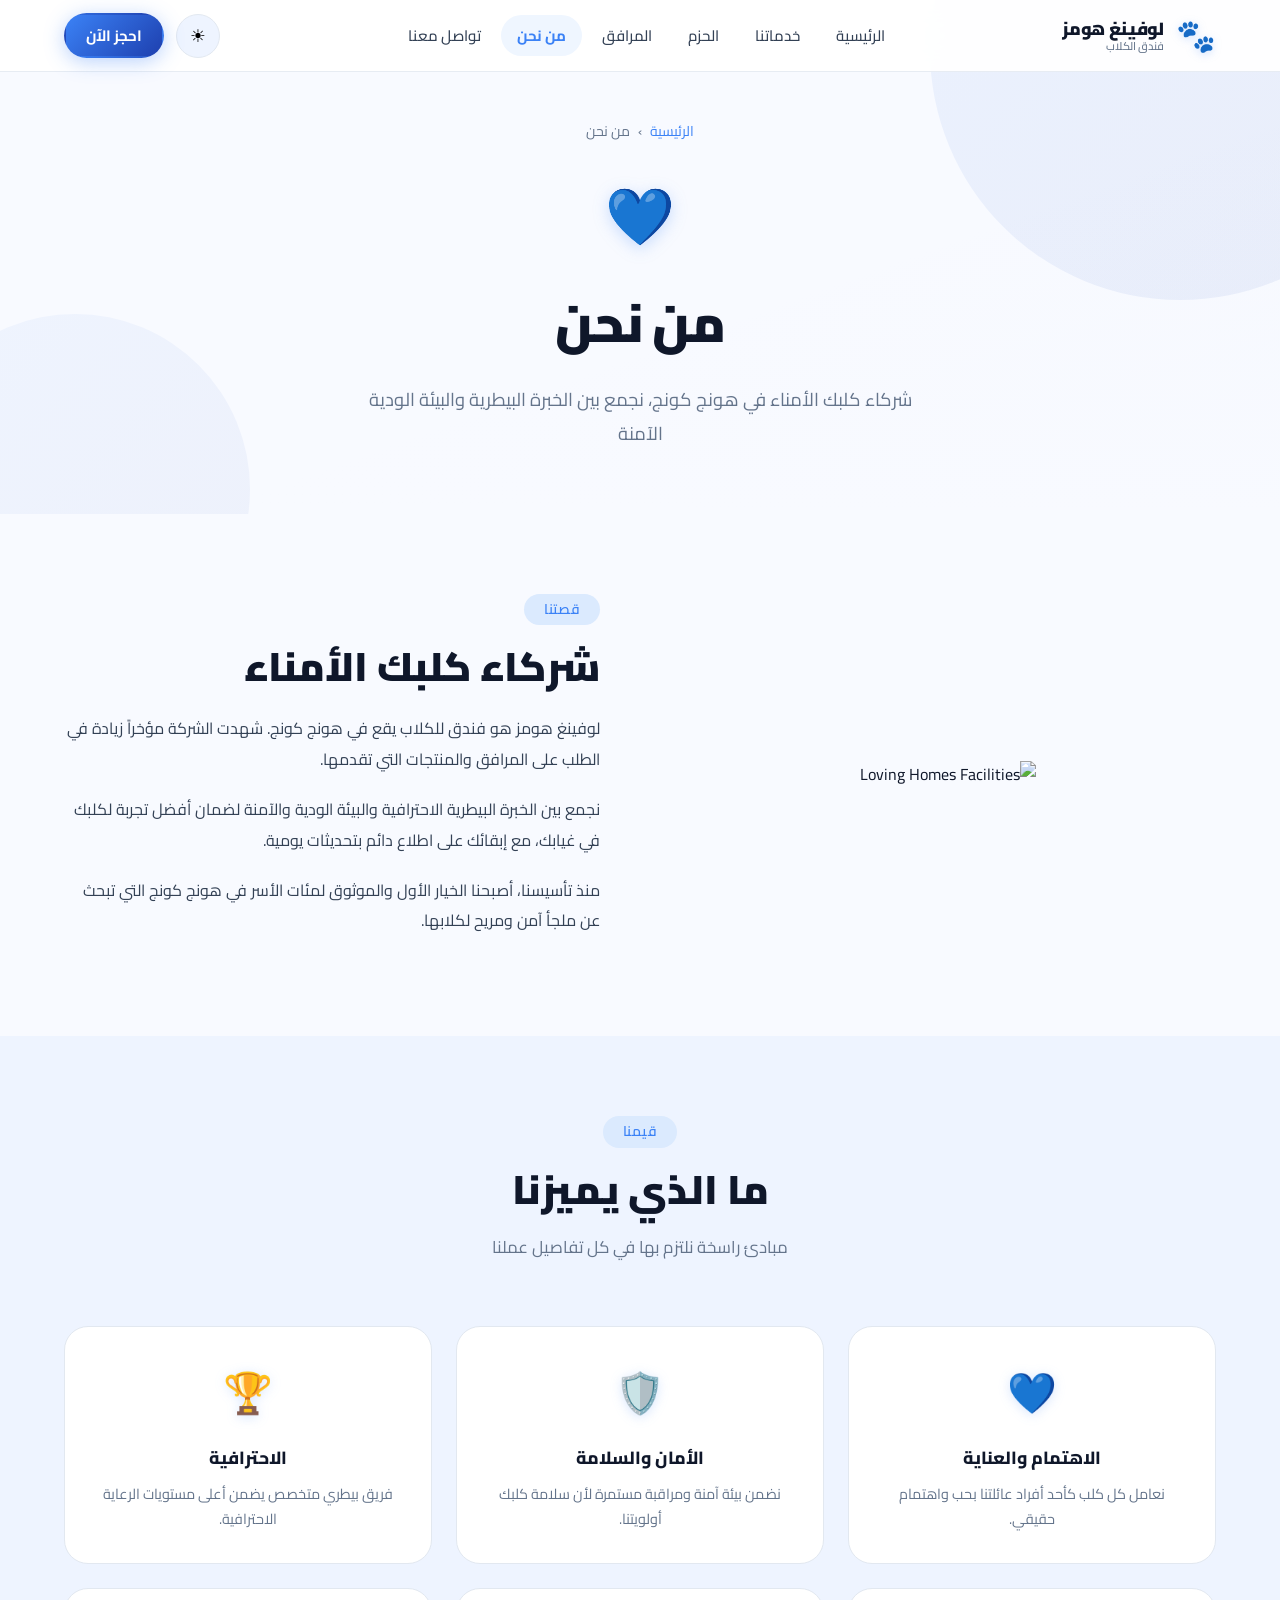
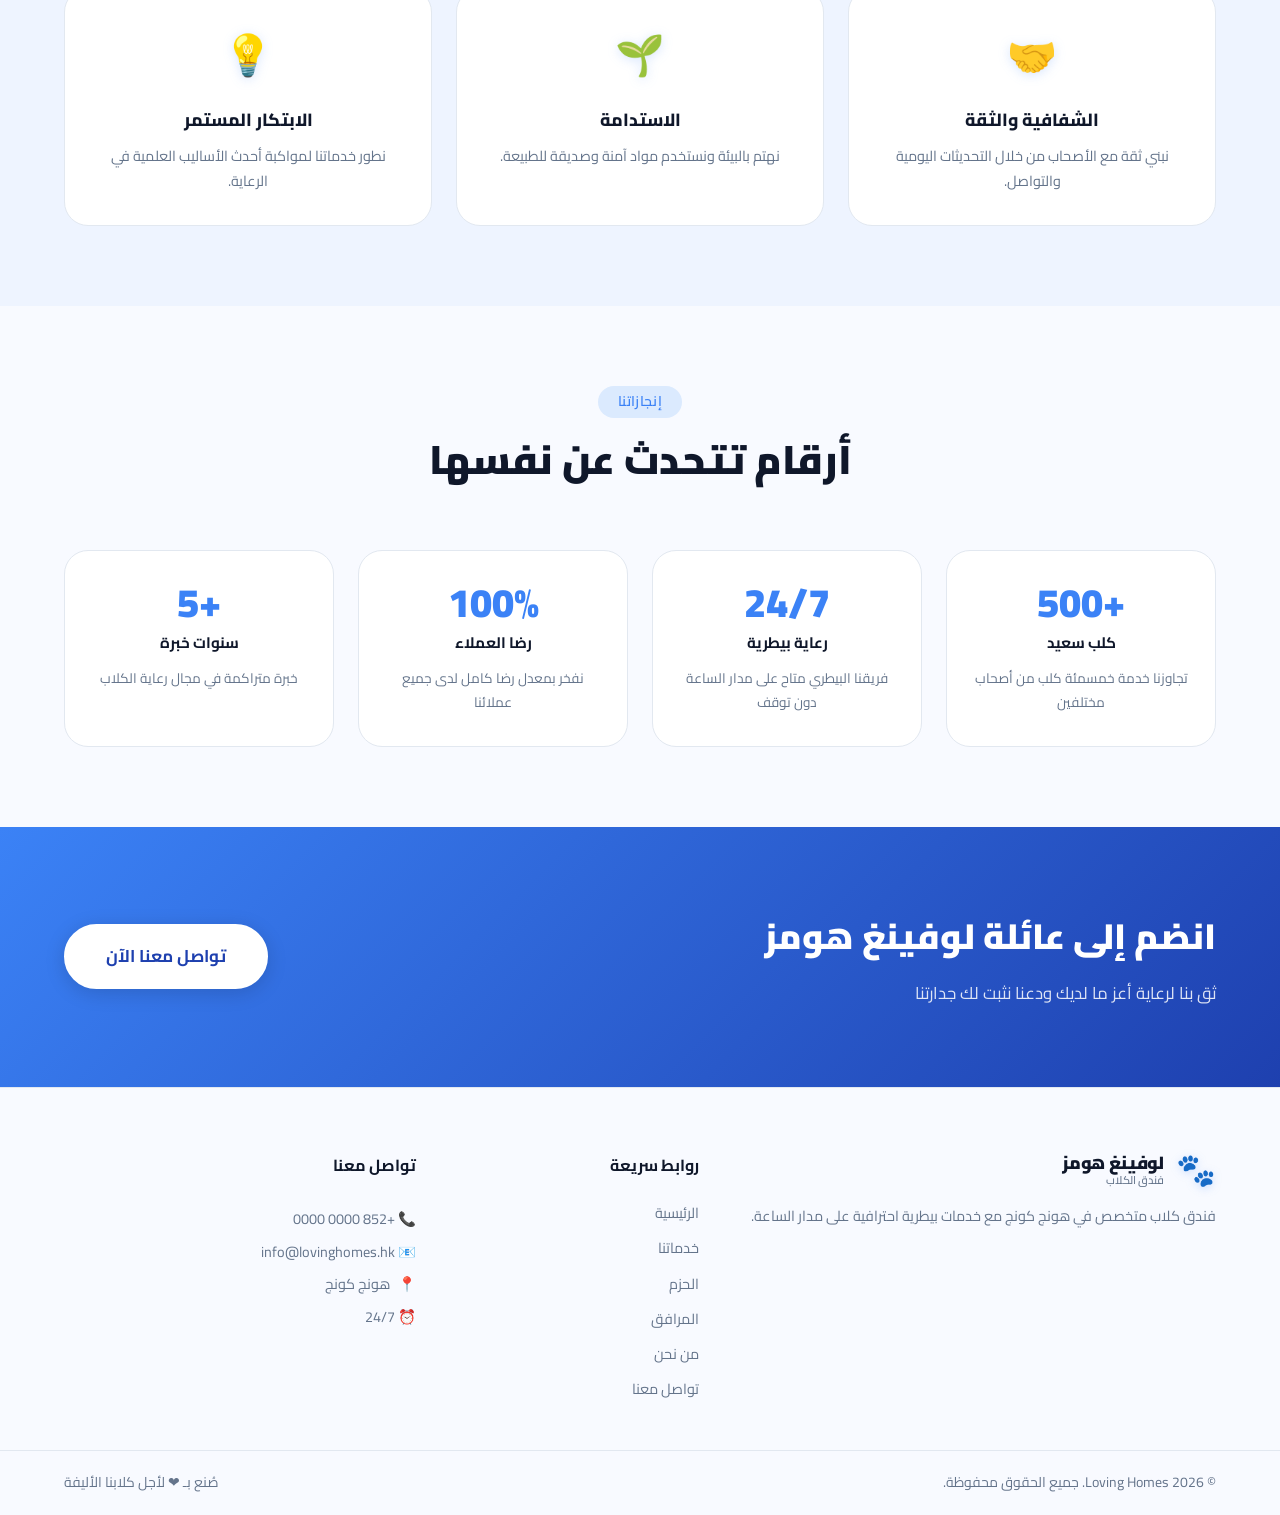
==== about.html @ 380bc54a "Add files via upload" ====
<!DOCTYPE html>
<html lang="ar" dir="rtl" data-theme="light">

<head>
    <meta charset="UTF-8" />
    <meta name="viewport" content="width=device-width, initial-scale=1.0" />
    <meta name="description"
        content="About Loving Homes - A specialist dog hotel in Hong Kong. Our story, values and achievements." />
    <title>Loving Homes | About Us</title>
    <link rel="preconnect" href="https://fonts.googleapis.com" />
    <link rel="preconnect" href="https://fonts.gstatic.com" crossorigin />
    <link href="https://fonts.googleapis.com/css2?family=Cairo:wght@300;400;500;600;700;800;900&display=swap"
        rel="stylesheet" />
    <link rel="stylesheet" href="style.css" />
</head>

<body>
    <a href="#main" class="skip-link">تخطي إلى المحتوى الرئيسي</a>

    <header class="navbar" id="navbar" role="banner">
        <div class="container nav-container">
            <a href="index.html" class="nav-logo" aria-label="Loving Homes">
                <span class="logo-icon" aria-hidden="true">🐾</span>
                <span class="logo-text">
                    <span class="logo-title" data-i18n="brandName">Loving Homes</span>
                    <span class="logo-tagline" data-i18n="brandTagline">Dog Hotel</span>
                </span>
            </a>
            <nav id="nav-menu" class="nav-links" role="navigation" aria-label="Main navigation">
                <a href="index.html" class="nav-link" data-page="index" data-i18n="navHome">الرئيسية</a>
                <a href="services.html" class="nav-link" data-page="services" data-i18n="navServices">خدماتنا</a>
                <a href="packages.html" class="nav-link" data-page="packages" data-i18n="navPackages">الحزم</a>
                <a href="facilities.html" class="nav-link" data-page="facilities" data-i18n="navFacilities">المرافق</a>
                <a href="about.html" class="nav-link" data-page="about" data-i18n="navAbout">من نحن</a>
                <a href="contact.html" class="nav-link" data-page="contact" data-i18n="navContact">تواصل معنا</a>
            </nav>
            <div class="nav-actions">
                <button class="lang-toggle" id="lang-toggle" data-current-lang="ar" aria-label="Switch to English">
                    <span class="lang-toggle-label"></span>
                </button>
                <button class="theme-toggle" id="theme-toggle" aria-label="تبديل المظهر">
                    <span class="theme-icon light-icon" aria-hidden="true">☀️</span>
                    <span class="theme-icon dark-icon" aria-hidden="true">🌙</span>
                </button>
                <a href="contact.html" class="btn btn-primary nav-cta" data-i18n="navBook">احجز الآن</a>
                <button class="hamburger" id="hamburger" aria-label="القائمة" aria-expanded="false"
                    aria-controls="nav-menu">
                    <span class="bar"></span><span class="bar"></span><span class="bar"></span>
                </button>
            </div>
        </div>
    </header>

    <main id="main">

        <!-- PAGE HERO -->
        <section class="page-hero about-hero" aria-labelledby="ph-title">
            <div class="page-hero-img" aria-hidden="true">
                <img src="images/grooming-spa.png" alt="" />
            </div>
            <div class="hero-img-overlay" aria-hidden="true"></div>
            <div class="page-hero-bg" aria-hidden="true">
                <div class="ph-blob ph-blob-1"></div>
                <div class="ph-blob ph-blob-2"></div>
            </div>
            <div class="container page-hero-inner">
                <nav class="breadcrumb" aria-label="Breadcrumb">
                    <a href="index.html" data-i18n="breadHome">الرئيسية</a>
                    <span aria-hidden="true">›</span>
                    <span aria-current="page" data-i18n="navAbout">من نحن</span>
                </nav>
                <div class="ph-badge" aria-hidden="true">💙</div>
                <h1 class="page-hero-title" id="ph-title" data-i18n="aboutHeroTitle">من نحن</h1>
                <p class="page-hero-desc" data-i18n="aboutHeroDesc">شركاء كلبك الأمناء في هونج كونج</p>
            </div>
        </section>

        <!-- STORY -->
        <section class="section" aria-labelledby="story-title">
            <div class="container about-story-grid">
                <div class="about-visual" aria-hidden="true">
                    <div class="about-image-card">
                        <img src="images/play-area.png" alt="Loving Homes Facilities" />
                    </div>
                </div>
                <div class="about-text-col">
                    <span class="section-badge" data-i18n="aboutStoryBadge">قصتنا</span>
                    <h2 class="section-title" id="story-title" data-i18n="aboutStoryTitle">شركاء كلبك الأمناء</h2>
                    <p class="about-para" data-i18n="aboutP1">لوفينغ هومز هو فندق للكلاب يقع في هونج كونج. شهدت الشركة
                        مؤخراً زيادة في الطلب على المرافق والمنتجات التي تقدمها.</p>
                    <p class="about-para" data-i18n="aboutP2">نجمع بين الخبرة البيطرية الاحترافية والبيئة الودية والآمنة
                        لضمان أفضل تجربة لكلبك في غيابك.</p>
                    <p class="about-para" data-i18n="aboutP3">منذ تأسيسنا، أصبحنا الخيار الأول والموثوق لمئات الأسر في
                        هونج كونج.</p>
                </div>
            </div>
        </section>

        <!-- VALUES -->
        <section class="section bg-alt" aria-labelledby="values-title">
            <div class="container">
                <div class="section-header">
                    <span class="section-badge" data-i18n="valuesBadge">قيمنا</span>
                    <h2 class="section-title" id="values-title" data-i18n="valuesTitle">ما الذي يميزنا</h2>
                    <p class="section-desc" data-i18n="valuesDesc">مبادئ راسخة نلتزم بها في كل تفاصيل عملنا</p>
                </div>
                <div class="values-grid">
                    <div class="value-card" tabindex="0">
                        <div class="value-icon">💙</div>
                        <h3 data-i18n="v1Title">الاهتمام والعناية</h3>
                        <p data-i18n="v1Desc">نعامل كل كلب كأحد أفراد عائلتنا.</p>
                    </div>
                    <div class="value-card" tabindex="0">
                        <div class="value-icon">🛡️</div>
                        <h3 data-i18n="v2Title">الأمان والسلامة</h3>
                        <p data-i18n="v2Desc">نضمن بيئة آمنة ومراقبة مستمرة.</p>
                    </div>
                    <div class="value-card" tabindex="0">
                        <div class="value-icon">🏆</div>
                        <h3 data-i18n="v3Title">الاحترافية</h3>
                        <p data-i18n="v3Desc">فريق بيطري متخصص يضمن أعلى مستويات الرعاية.</p>
                    </div>
                    <div class="value-card" tabindex="0">
                        <div class="value-icon">🤝</div>
                        <h3 data-i18n="v4Title">الشفافية والثقة</h3>
                        <p data-i18n="v4Desc">نبني ثقة من خلال التحديثات اليومية والتواصل.</p>
                    </div>
                    <div class="value-card" tabindex="0">
                        <div class="value-icon">🌱</div>
                        <h3 data-i18n="v5Title">الاستدامة</h3>
                        <p data-i18n="v5Desc">نهتم بالبيئة ونستخدم مواد آمنة وصديقة للطبيعة.</p>
                    </div>
                    <div class="value-card" tabindex="0">
                        <div class="value-icon">💡</div>
                        <h3 data-i18n="v6Title">الابتكار المستمر</h3>
                        <p data-i18n="v6Desc">نطور خدماتنا لمواكبة أحدث الأساليب العلمية.</p>
                    </div>
                </div>
            </div>
        </section>

        <!-- ACHIEVEMENTS -->
        <section class="section" aria-labelledby="ach-title">
            <div class="container">
                <div class="section-header">
                    <span class="section-badge" data-i18n="achBadge">إنجازاتنا</span>
                    <h2 class="section-title" id="ach-title" data-i18n="achTitle">أرقام تتحدث عن نفسها</h2>
                </div>
                <div class="achievements-grid">
                    <div class="achievement-card" tabindex="0"><span class="ach-num"
                            data-i18n="ach1Num">+500</span><span class="ach-lbl" data-i18n="ach1Lbl">كلب سعيد</span>
                        <p data-i18n="ach1Desc">تجاوزنا خدمة خمسمئة كلب</p>
                    </div>
                    <div class="achievement-card" tabindex="0"><span class="ach-num"
                            data-i18n="ach2Num">24/7</span><span class="ach-lbl" data-i18n="ach2Lbl">رعاية بيطرية</span>
                        <p data-i18n="ach2Desc">فريقنا البيطري متاح دون توقف</p>
                    </div>
                    <div class="achievement-card" tabindex="0"><span class="ach-num"
                            data-i18n="ach3Num">100%</span><span class="ach-lbl" data-i18n="ach3Lbl">رضا العملاء</span>
                        <p data-i18n="ach3Desc">معدل رضا كامل لدى جميع عملائنا</p>
                    </div>
                    <div class="achievement-card" tabindex="0"><span class="ach-num" data-i18n="ach4Num">+5</span><span
                            class="ach-lbl" data-i18n="ach4Lbl">سنوات خبرة</span>
                        <p data-i18n="ach4Desc">خبرة متراكمة في رعاية الكلاب</p>
                    </div>
                </div>
            </div>
        </section>

        <!-- CTA -->
        <section class="cta-band" aria-labelledby="cta-a-title">
            <div class="container cta-inner">
                <div class="cta-text">
                    <h2 id="cta-a-title" data-i18n="aboutCta1Title">انضم إلى عائلة لوفينغ هومز</h2>
                    <p data-i18n="aboutCta1Desc">ثق بنا لرعاية أعز ما لديك</p>
                </div>
                <a href="contact.html" class="btn btn-white btn-lg" data-i18n="aboutCta1Btn">تواصل معنا الآن</a>
            </div>
        </section>

    </main>

    <footer class="footer" role="contentinfo">
        <div class="container footer-grid">
            <div class="footer-brand">
                <a href="index.html" class="nav-logo">
                    <span class="logo-icon" aria-hidden="true">🐾</span>
                    <span class="logo-text">
                        <span class="logo-title" data-i18n="brandName">Loving Homes</span>
                        <span class="logo-tagline" data-i18n="brandTagline">Dog Hotel</span>
                    </span>
                </a>
                <p data-i18n="footerDesc">فندق كلاب متخصص في هونج كونج.</p>
            </div>
            <nav aria-label="Quick links">
                <h4 data-i18n="footerQuickLinks">روابط سريعة</h4>
                <ul>
                    <li><a href="index.html" data-i18n="navHome">الرئيسية</a></li>
                    <li><a href="services.html" data-i18n="navServices">خدماتنا</a></li>
                    <li><a href="packages.html" data-i18n="navPackages">الحزم</a></li>
                    <li><a href="facilities.html" data-i18n="navFacilities">المرافق</a></li>
                    <li><a href="about.html" data-i18n="navAbout">من نحن</a></li>
                    <li><a href="contact.html" data-i18n="navContact">تواصل معنا</a></li>
                </ul>
            </nav>
            <div class="footer-contact-col">
                <h4 data-i18n="footerContact">تواصل معنا</h4>
                <a href="tel:+85200000000">📞 +852 0000 0000</a>
                <a href="mailto:info@lovinghomes.hk">📧 info@lovinghomes.hk</a>
                <span>📍 <span data-i18n="infoLocationVal">هونج كونج</span></span>
                <span>⏰ 24/7</span>
            </div>
        </div>
        <div class="footer-bottom">
            <div class="container footer-bottom-row">
                <p>© <span class="current-year"></span> Loving Homes. <span data-i18n="footerRights">جميع الحقوق
                        محفوظة.</span></p>
                <p data-i18n="footerMadeWith">صُنع بـ ❤️ لأجل كلابنا الأليفة</p>
            </div>
        </div>
    </footer>

    <button class="back-to-top" id="back-to-top" aria-label="Back to top">↑</button>
    <script src="translations.js"></script>
    <script src="script.js"></script>
</body>

</html>
---- style.css ----
/* ============================================================
   بوابة الأليفة | style.css
   Multi-page, RTL, Light/Dark Mode, Fully Responsive
   Colors: White #FFFFFF | Black #0F172A | Blue #3B82F6-#1E40AF
   ============================================================ */

/* ===== CSS TOKENS ===== */
:root {
    --bg: #F8FAFF;
    --bg-alt: #EEF4FF;
    --bg-card: #FFFFFF;
    --bg-card-h: #F0F6FF;

    --text: #0F172A;
    --text-2: #334155;
    --text-muted: #64748B;
    --text-inv: #FFFFFF;

    --blue-50: #EFF6FF;
    --blue-100: #DBEAFE;
    --blue-200: #BFDBFE;
    --blue-300: #93C5FD;
    --blue-400: #60A5FA;
    --blue-500: #3B82F6;
    --blue-600: #2563EB;
    --blue-700: #1D4ED8;
    --blue-800: #1E40AF;
    --blue-900: #1E3A8A;

    --primary: #3B82F6;
    --primary-d: #2563EB;
    --primary-l: #DBEAFE;
    --grad: linear-gradient(135deg, #3B82F6 0%, #1E40AF 100%);

    --border: #E2E8F0;
    --border-f: #3B82F6;
    --shadow-s: 0 1px 4px rgba(59, 130, 246, .08);
    --shadow-m: 0 4px 20px rgba(59, 130, 246, .12);
    --shadow-l: 0 8px 36px rgba(59, 130, 246, .18);
    --shadow-b: 0 4px 20px rgba(59, 130, 246, .35);

    --r-sm: .375rem;
    --r-md: .625rem;
    --r-lg: 1rem;
    --r-xl: 1.5rem;
    --r-2xl: 2rem;
    --r-full: 9999px;

    --t-fast: 150ms ease;
    --t-mid: 250ms ease;
    --t-slow: 400ms ease;

    --nav-h: 72px;
    --nav-bg: rgba(255, 255, 255, .92);
    --nav-bdr: rgba(226, 232, 240, .8);
    --bg-rgb: 248, 250, 255;

    --font: 'Cairo', system-ui, sans-serif;
}

[data-theme="dark"] {
    --bg: #0A1020;
    --bg-alt: #111827;
    --bg-card: #192030;
    --bg-card-h: #1E2B42;
    --bg-rgb: 10, 16, 32;

    --text: #F1F5F9;
    --text-2: #CBD5E1;
    --text-muted: #94A3B8;
    --text-inv: #0F172A;

    --primary: #60A5FA;
    --primary-d: #3B82F6;
    --primary-l: rgba(96, 165, 250, .12);
    --grad: linear-gradient(135deg, #60A5FA 0%, #3B82F6 100%);

    --border: #2A3548;
    --border-f: #60A5FA;
    --shadow-s: 0 1px 4px rgba(0, 0, 0, .3);
    --shadow-m: 0 4px 20px rgba(0, 0, 0, .3);
    --shadow-l: 0 8px 36px rgba(0, 0, 0, .4);
    --shadow-b: 0 4px 20px rgba(96, 165, 250, .25);

    --nav-bg: rgba(10, 16, 32, .92);
    --nav-bdr: rgba(42, 53, 72, .8);
}

/* ===== RESET ===== */
*,
*::before,
*::after {
    box-sizing: border-box;
    margin: 0;
    padding: 0
}

html {
    scroll-behavior: smooth;
    font-size: 16px;
    -webkit-text-size-adjust: 100%
}

body {
    font-family: var(--font);
    background: var(--bg);
    color: var(--text);
    line-height: 1.7;
    transition: background var(--t-slow), color var(--t-slow);
    overflow-x: hidden;
    direction: rtl
}

img {
    max-width: 100%;
    display: block
}

a {
    color: inherit;
    text-decoration: none
}

ul {
    list-style: none
}

button {
    cursor: pointer;
    font-family: inherit;
    border: none;
    background: none
}

details summary {
    cursor: pointer;
    list-style: none
}

details summary::-webkit-details-marker {
    display: none
}

/* ===== ACCESSIBILITY ===== */
.skip-link {
    position: absolute;
    top: -100px;
    right: 0;
    background: var(--primary);
    color: #fff;
    padding: .6rem 1.5rem;
    border-radius: 0 0 var(--r-md) var(--r-md);
    font-weight: 700;
    z-index: 9999;
    transition: top var(--t-fast)
}

.skip-link:focus {
    top: 0;
    outline: 3px solid var(--blue-300);
    outline-offset: 2px
}

:focus-visible {
    outline: 3px solid var(--border-f);
    outline-offset: 3px;
    border-radius: var(--r-sm)
}

.sr-only {
    position: absolute;
    width: 1px;
    height: 1px;
    padding: 0;
    margin: -1px;
    overflow: hidden;
    clip: rect(0, 0, 0, 0);
    white-space: nowrap;
    border: 0
}

/* ===== LAYOUT ===== */
.container {
    max-width: 1200px;
    margin: 0 auto;
    padding: 0 1.5rem
}

.section {
    padding: 5rem 0
}

.bg-alt {
    background: var(--bg-alt)
}

/* SECTION HEADER */
.section-header {
    text-align: center;
    margin-bottom: 4rem
}

.section-badge {
    display: inline-block;
    background: var(--primary-l);
    color: var(--primary);
    padding: .25rem 1.25rem;
    border-radius: var(--r-full);
    font-size: .875rem;
    font-weight: 600;
    letter-spacing: .025em;
    margin-bottom: 1rem
}

[data-theme="dark"] .section-badge {
    background: rgba(96, 165, 250, .15)
}

.section-title {
    font-size: clamp(1.75rem, 4vw, 2.5rem);
    font-weight: 900;
    color: var(--text);
    line-height: 1.3;
    margin-bottom: 1rem
}

.section-desc {
    font-size: 1.05rem;
    color: var(--text-muted);
    max-width: 600px;
    margin: 0 auto;
    line-height: 1.8
}

/* ===== BUTTONS ===== */
.btn {
    display: inline-flex;
    align-items: center;
    justify-content: center;
    gap: .5rem;
    padding: .75rem 2rem;
    border-radius: var(--r-full);
    font-family: var(--font);
    font-size: 1rem;
    font-weight: 700;
    transition: all var(--t-mid);
    cursor: pointer;
    white-space: nowrap;
    position: relative;
    overflow: hidden;
    border: 2px solid transparent
}

.btn::before {
    content: '';
    position: absolute;
    inset: 0;
    background: #fff;
    opacity: 0;
    transition: opacity var(--t-fast)
}

.btn:hover::before {
    opacity: .1
}

.btn-lg {
    padding: 1rem 2.5rem;
    font-size: 1.0625rem
}

.btn-full {
    width: 100%;
    justify-content: center
}

.btn-primary {
    background: var(--grad);
    color: #fff;
    border-color: transparent;
    box-shadow: var(--shadow-b)
}

.btn-primary:hover {
    transform: translateY(-2px);
    box-shadow: 0 6px 28px rgba(59, 130, 246, .5)
}

.btn-primary:active {
    transform: translateY(0)
}

.btn-outline {
    background: transparent;
    color: var(--primary);
    border-color: var(--primary)
}

.btn-outline:hover {
    background: var(--primary);
    color: #fff;
    transform: translateY(-2px)
}

.btn-white {
    background: #fff;
    color: var(--blue-800);
    border-color: #fff;
    box-shadow: 0 4px 20px rgba(0, 0, 0, .15)
}

.btn-white:hover {
    background: var(--blue-50);
    transform: translateY(-2px);
    box-shadow: 0 6px 28px rgba(0, 0, 0, .2)
}

.btn-outline-white {
    background: transparent;
    color: #fff;
    border-color: rgba(255, 255, 255, .7)
}

.btn-outline-white:hover {
    background: rgba(255, 255, 255, .15);
    transform: translateY(-2px)
}

/* ===== NAVBAR ===== */
.navbar {
    position: fixed;
    top: 0;
    left: 0;
    right: 0;
    height: var(--nav-h);
    background: var(--nav-bg);
    backdrop-filter: blur(20px);
    -webkit-backdrop-filter: blur(20px);
    border-bottom: 1px solid var(--nav-bdr);
    z-index: 1000;
    transition: all var(--t-mid)
}

.navbar.scrolled {
    box-shadow: var(--shadow-m)
}

.nav-container {
    height: 100%;
    display: flex;
    align-items: center;
    justify-content: space-between;
    gap: 1rem
}

.nav-logo {
    display: flex;
    align-items: center;
    gap: .75rem;
    flex-shrink: 0
}

.logo-icon {
    font-size: 2rem;
    line-height: 1;
    filter: drop-shadow(0 2px 4px rgba(59, 130, 246, .25))
}

.logo-text {
    display: flex;
    flex-direction: column;
    line-height: 1.2
}

.logo-title {
    font-size: 1.1rem;
    font-weight: 900;
    color: var(--text);
    letter-spacing: -.01em
}

.logo-tagline {
    font-size: .7rem;
    color: var(--text-muted);
    font-weight: 500
}

.nav-links {
    display: flex;
    align-items: center;
    gap: .25rem
}

.nav-link {
    padding: .5rem 1rem;
    border-radius: var(--r-full);
    font-size: .9375rem;
    font-weight: 500;
    color: var(--text-2);
    transition: all var(--t-fast)
}

.nav-link:hover,
.nav-link.active {
    color: var(--primary);
    background: var(--blue-50)
}

[data-theme="dark"] .nav-link:hover,
[data-theme="dark"] .nav-link.active {
    background: rgba(96, 165, 250, .1)
}

.nav-link.active {
    font-weight: 700
}

.nav-actions {
    display: flex;
    align-items: center;
    gap: .75rem
}

.nav-cta {
    font-size: .9375rem;
    padding: .5rem 1.25rem
}

/* Theme Toggle */
.theme-toggle {
    width: 44px;
    height: 44px;
    border-radius: var(--r-full);
    background: var(--bg-alt);
    border: 1px solid var(--border);
    display: flex;
    align-items: center;
    justify-content: center;
    transition: all var(--t-mid);
    position: relative;
    overflow: hidden
}

.theme-toggle:hover {
    background: var(--primary-l);
    border-color: var(--primary);
    transform: rotate(15deg) scale(1.05)
}

.theme-icon {
    font-size: 1.1rem;
    position: absolute;
    transition: all var(--t-mid)
}

.dark-icon {
    opacity: 0;
    transform: rotate(-90deg) scale(.5)
}

.light-icon {
    opacity: 1;
    transform: rotate(0) scale(1)
}

[data-theme="dark"] .dark-icon {
    opacity: 1;
    transform: rotate(0) scale(1)
}

[data-theme="dark"] .light-icon {
    opacity: 0;
    transform: rotate(90deg) scale(.5)
}

/* Hamburger */
.hamburger {
    display: none;
    flex-direction: column;
    gap: 5px;
    width: 40px;
    height: 40px;
    align-items: center;
    justify-content: center;
    border-radius: var(--r-md);
    transition: background var(--t-fast)
}

.hamburger:hover {
    background: var(--bg-alt)
}

.bar {
    width: 24px;
    height: 2.5px;
    background: var(--text);
    border-radius: var(--r-full);
    display: block;
    transition: all var(--t-mid)
}

.hamburger.open .bar:nth-child(1) {
    transform: translateY(7.5px) rotate(45deg)
}

.hamburger.open .bar:nth-child(2) {
    opacity: 0;
    transform: scaleX(0)
}

.hamburger.open .bar:nth-child(3) {
    transform: translateY(-7.5px) rotate(-45deg)
}

/* ===== HERO (HOME) ===== */
.hero {
    min-height: 100vh;
    padding-top: var(--nav-h);
    display: flex;
    flex-direction: column;
    align-items: center;
    justify-content: center;
    position: relative;
    overflow: hidden;
    background: var(--bg);
}

.hero-img-bg {
    position: absolute;
    inset: 0;
    z-index: -1;
    overflow: hidden;
}

.hero-img-bg img {
    width: 100%;
    height: 100%;
    object-fit: cover;
    opacity: 0.3;
    transition: transform 1.5s ease-out;
}

.hero:hover .hero-img-bg img {
    transform: scale(1.05);
}

[data-theme="dark"] .hero-img-bg img {
    opacity: 0.2;
}

.hero-img-overlay {
    position: absolute;
    inset: 0;
    background: linear-gradient(to bottom, rgba(var(--bg-rgb), 0.5), var(--bg));
    z-index: 0;
}

.hero-bg {
    position: absolute;
    inset: 0;
    pointer-events: none
}

.blob {
    position: absolute;
    border-radius: var(--r-full);
    background: var(--grad);
    opacity: .06;
    animation: floatBlob 9s ease-in-out infinite
}

[data-theme="dark"] .blob {
    opacity: .04
}

.blob-1 {
    width: 600px;
    height: 600px;
    top: -200px;
    left: -150px;
    animation-delay: 0s
}

.blob-2 {
    width: 400px;
    height: 400px;
    bottom: -100px;
    right: -100px;
    animation-delay: 4s;
    opacity: .08
}

.paw-float {
    position: absolute;
    font-size: 2rem;
    opacity: .07;
    animation: floatPaw 7s ease-in-out infinite
}

.pf-1 {
    top: 18%;
    right: 12%;
    animation-delay: 0s;
    font-size: 2.5rem
}

.pf-2 {
    top: 55%;
    left: 8%;
    animation-delay: 2.5s;
    font-size: 1.8rem
}

.pf-3 {
    bottom: 18%;
    right: 28%;
    animation-delay: 5s
}

@keyframes floatBlob {

    0%,
    100% {
        transform: translate(0, 0) scale(1)
    }

    50% {
        transform: translate(20px, -20px) scale(1.05)
    }
}

@keyframes floatPaw {

    0%,
    100% {
        transform: translateY(0) rotate(0)
    }

    50% {
        transform: translateY(-18px) rotate(12deg)
    }
}

.hero-inner {
    position: relative;
    z-index: 1;
    text-align: center;
    padding: 4rem 1.5rem;
    max-width: 860px
}

.hero-badge {
    display: inline-flex;
    align-items: center;
    gap: .5rem;
    background: var(--bg-card);
    border: 1px solid var(--border);
    padding: .5rem 1.25rem;
    border-radius: var(--r-full);
    font-size: .875rem;
    font-weight: 500;
    color: var(--text-2);
    margin-bottom: 1.5rem;
    box-shadow: var(--shadow-s);
    animation: slideDown .6s ease both
}

.hero-title {
    font-size: clamp(2.25rem, 6.5vw, 4.25rem);
    font-weight: 900;
    line-height: 1.2;
    color: var(--text);
    margin-bottom: 1.5rem;
    letter-spacing: -.02em;
    animation: slideUp .7s ease both
}

.gradient-text {
    background: var(--grad);
    -webkit-background-clip: text;
    -webkit-text-fill-color: transparent;
    background-clip: text
}

.hero-desc {
    font-size: clamp(1rem, 2vw, 1.2rem);
    color: var(--text-muted);
    max-width: 640px;
    margin: 0 auto 2.5rem;
    line-height: 1.85;
    animation: slideUp .8s ease both
}

.hero-actions {
    display: flex;
    align-items: center;
    justify-content: center;
    gap: 1rem;
    flex-wrap: wrap;
    animation: slideUp .9s ease both
}

/* ===== STATS BAND ===== */
.stats-band {
    background: var(--bg-card);
    border-top: 1px solid var(--border);
    border-bottom: 1px solid var(--border);
    padding: 3rem 0
}

.stats-grid {
    display: grid;
    grid-template-columns: repeat(4, 1fr);
    gap: 1.5rem
}

.stat-card {
    text-align: center;
    padding: 1.5rem 1rem;
    border-radius: var(--r-xl);
    background: var(--bg-alt);
    border: 1px solid var(--border);
    transition: all var(--t-mid)
}

.stat-card:hover {
    transform: translateY(-4px);
    box-shadow: var(--shadow-m);
    border-color: var(--primary)
}

.stat-num {
    display: block;
    font-size: clamp(1.75rem, 3.5vw, 2.5rem);
    font-weight: 900;
    color: var(--primary);
    line-height: 1;
    margin-bottom: .5rem
}

.stat-lbl {
    font-size: .875rem;
    color: var(--text-muted);
    font-weight: 500
}

/* ===== PREVIEW CARDS (HOME) ===== */
.preview-section {
    background: var(--bg)
}

.preview-grid {
    display: grid;
    grid-template-columns: repeat(2, 1fr);
    gap: 1.5rem
}

.preview-card {
    background: var(--bg-card);
    border: 2px solid var(--border);
    border-radius: var(--r-xl);
    padding: 2.5rem;
    transition: all var(--t-mid);
    display: block;
    position: relative;
    overflow: hidden
}

.preview-card::after {
    content: '';
    position: absolute;
    inset: 0;
    background: var(--grad);
    opacity: 0;
    transition: opacity var(--t-mid);
    z-index: 0
}

.preview-card:hover {
    transform: translateY(-6px);
    box-shadow: var(--shadow-l);
    border-color: var(--primary)
}

.preview-card>* {
    position: relative;
    z-index: 1
}

.preview-card-featured {
    border-color: var(--primary);
    background: var(--blue-50)
}

[data-theme="dark"] .preview-card-featured {
    background: rgba(96, 165, 250, .06)
}

.preview-icon {
    font-size: 3rem;
    margin-bottom: 1.25rem;
    filter: drop-shadow(0 2px 6px rgba(59, 130, 246, .2))
}

.preview-card h3 {
    font-size: 1.35rem;
    font-weight: 800;
    color: var(--text);
    margin-bottom: .75rem
}

.preview-card p {
    font-size: .9375rem;
    color: var(--text-muted);
    line-height: 1.75;
    margin-bottom: 1.5rem
}

.preview-arrow {
    display: inline-flex;
    align-items: center;
    justify-content: center;
    width: 36px;
    height: 36px;
    background: var(--primary-l);
    color: var(--primary);
    border-radius: var(--r-full);
    font-size: 1.1rem;
    font-weight: 900;
    transition: all var(--t-mid)
}

.preview-card:hover .preview-arrow {
    background: var(--primary);
    color: #fff;
    transform: translateX(-4px)
}

/* ===== CTA BAND ===== */
.cta-band {
    background: var(--grad);
    padding: 5rem 0
}

.cta-inner {
    display: flex;
    align-items: center;
    justify-content: space-between;
    gap: 2rem;
    flex-wrap: wrap
}

.cta-text h2 {
    font-size: clamp(1.6rem, 3.5vw, 2.2rem);
    font-weight: 900;
    color: #fff;
    margin-bottom: .75rem
}

.cta-text p {
    font-size: 1.05rem;
    color: rgba(255, 255, 255, .85)
}

/* ===== PAGE HERO ===== */
.page-hero {
    padding-top: var(--nav-h);
    padding-bottom: 0;
    position: relative;
    overflow: hidden;
    min-height: 320px;
    display: flex;
    align-items: center;
    background: var(--bg)
}

.page-hero-bg {
    position: absolute;
    inset: 0;
    pointer-events: none
}

.ph-blob {
    position: absolute;
    border-radius: var(--r-full);
    background: var(--grad);
    animation: floatBlob 9s ease-in-out infinite
}

.ph-blob-1 {
    width: 500px;
    height: 500px;
    top: -200px;
    right: -150px;
    opacity: .07;
    animation-delay: 0s
}

.ph-blob-2 {
    width: 350px;
    height: 350px;
    bottom: -150px;
    left: -100px;
    opacity: .05;
    animation-delay: 5s
}

[data-theme="dark"] .ph-blob {
    opacity: .04 !important
}

.page-hero-inner {
    position: relative;
    z-index: 1;
    padding: 3rem 1.5rem 4rem;
    text-align: center
}

.breadcrumb {
    display: flex;
    align-items: center;
    justify-content: center;
    gap: .5rem;
    margin-bottom: 1.5rem;
    font-size: .875rem;
    color: var(--text-muted)
}

.breadcrumb a {
    color: var(--primary);
    transition: color var(--t-fast)
}

.breadcrumb a:hover {
    color: var(--primary-d)
}

.ph-badge {
    font-size: 3.5rem;
    margin-bottom: 1rem;
    filter: drop-shadow(0 4px 8px rgba(59, 130, 246, .25));
    animation: bounceIn .6s var(--t-mid) both
}

.page-hero-title {
    font-size: clamp(2rem, 5vw, 3.25rem);
    font-weight: 900;
    color: var(--text);
    margin-bottom: 1rem;
    letter-spacing: -.02em;
    animation: slideUp .7s ease both
}

.page-hero-desc {
    font-size: clamp(.95rem, 2vw, 1.15rem);
    color: var(--text-muted);
    max-width: 580px;
    margin: 0 auto;
    line-height: 1.8;
    animation: slideUp .8s ease both
}

@keyframes bounceIn {
    from {
        transform: scale(.5) translateY(-20px);
        opacity: 0
    }

    to {
        transform: scale(1) translateY(0);
        opacity: 1
    }
}

/* Services hero accent */
.services-hero {
    background: linear-gradient(160deg, var(--bg) 60%, var(--blue-50) 100%)
}

.packages-hero {
    background: linear-gradient(160deg, var(--bg) 60%, rgba(59, 130, 246, .04) 100%)
}

.facilities-hero {
    background: linear-gradient(160deg, var(--bg) 60%, var(--blue-50) 100%)
}

.about-hero {
    background: linear-gradient(160deg, var(--bg) 60%, rgba(59, 130, 246, .06) 100%)
}

.contact-hero {
    background: linear-gradient(160deg, var(--bg) 60%, var(--blue-50) 100%)
}

[data-theme="dark"] .services-hero,
[data-theme="dark"] .packages-hero,
[data-theme="dark"] .facilities-hero,
[data-theme="dark"] .about-hero,
[data-theme="dark"] .contact-hero {
    background: var(--bg)
}

/* ===== SERVICE CARDS FULL ===== */
.services-grid {
    display: grid;
    grid-template-columns: repeat(auto-fit, minmax(500px, 1fr));
    gap: 1.5rem
}

.service-card-full {
    display: flex;
    align-items: flex-start;
    gap: 1.5rem;
    background: var(--bg-card);
    border: 1px solid var(--border);
    border-radius: var(--r-xl);
    padding: 2rem;
    transition: all var(--t-mid);
    cursor: default
}

.service-card-full:hover,
.service-card-full:focus {
    transform: translateY(-4px);
    box-shadow: var(--shadow-l);
    border-color: var(--primary)
}

.scf-icon-wrap {
    width: 72px;
    height: 72px;
    border-radius: var(--r-lg);
    background: var(--primary-l);
    display: flex;
    align-items: center;
    justify-content: center;
    flex-shrink: 0;
    transition: all var(--t-mid)
}

[data-theme="dark"] .scf-icon-wrap {
    background: rgba(96, 165, 250, .12)
}

.service-card-full:hover .scf-icon-wrap {
    background: var(--grad);
    transform: rotate(5deg) scale(1.05)
}

.scf-icon {
    font-size: 2rem
}

.scf-body h3 {
    font-size: 1.2rem;
    font-weight: 800;
    color: var(--text);
    margin-bottom: .75rem
}

.scf-body p {
    font-size: .9375rem;
    color: var(--text-muted);
    line-height: 1.8;
    margin-bottom: 1rem
}

.scf-features {
    display: flex;
    flex-direction: column;
    gap: .4rem
}

.scf-features li {
    display: flex;
    align-items: center;
    gap: .6rem;
    font-size: .875rem;
    color: var(--text-2)
}

.scf-features li span {
    color: var(--primary);
    font-weight: 900;
    flex-shrink: 0
}

/* ===== PACKAGES ===== */
.packages-grid {
    display: grid;
    grid-template-columns: repeat(3, 1fr);
    gap: 1.5rem;
    margin-bottom: 3rem;
    align-items: start
}

.package-card {
    background: var(--bg-card);
    border: 2px solid var(--border);
    border-radius: var(--r-2xl);
    padding: 2rem;
    transition: all var(--t-mid);
    position: relative;
    cursor: default
}

.package-card:hover,
.package-card:focus {
    transform: translateY(-6px);
    box-shadow: var(--shadow-l)
}

.package-featured {
    border-color: var(--primary);
    background: linear-gradient(180deg, var(--blue-50) 0%, var(--bg-card) 100%);
    transform: scale(1.03);
    box-shadow: var(--shadow-l)
}

[data-theme="dark"] .package-featured {
    background: linear-gradient(180deg, rgba(96, 165, 250, .08) 0%, var(--bg-card) 100%)
}

.package-featured:hover,
.package-featured:focus {
    transform: scale(1.03) translateY(-6px)
}

.popular-badge {
    position: absolute;
    top: -1px;
    left: 50%;
    transform: translateX(-50%);
    background: var(--grad);
    color: #fff;
    padding: .25rem 1.25rem;
    border-radius: 0 0 var(--r-lg) var(--r-lg);
    font-size: .8125rem;
    font-weight: 700;
    white-space: nowrap
}

.package-header {
    text-align: center;
    margin-bottom: 2rem
}

.package-icon {
    font-size: 2.5rem;
    display: block;
    margin-bottom: .75rem;
    filter: drop-shadow(0 2px 6px rgba(59, 130, 246, .2))
}

.package-name {
    font-size: 1.5rem;
    font-weight: 900;
    color: var(--text);
    margin-bottom: .4rem
}

.package-tagline {
    font-size: .875rem;
    color: var(--text-muted)
}

.package-features {
    display: flex;
    flex-direction: column;
    gap: .6rem;
    margin-bottom: 2rem
}

.package-features li {
    display: flex;
    align-items: center;
    gap: .6rem;
    font-size: .9375rem;
    color: var(--text-2);
    padding: .35rem 0;
    border-bottom: 1px solid var(--border)
}

.package-features li:last-child {
    border-bottom: none
}

.feat-check {
    width: 22px;
    height: 22px;
    border-radius: var(--r-full);
    background: var(--grad);
    color: #fff;
    font-size: .7rem;
    display: flex;
    align-items: center;
    justify-content: center;
    flex-shrink: 0;
    font-weight: 900
}

.feat-missing {
    color: var(--text-muted) !important;
    opacity: .6
}

.feat-missing span {
    width: 22px;
    height: 22px;
    border-radius: var(--r-full);
    background: var(--border);
    color: var(--text-muted);
    font-size: .7rem;
    display: flex;
    align-items: center;
    justify-content: center;
    flex-shrink: 0
}

.pkg-btn {
    width: 100%
}

/* Comparison Table */
.comparison-wrap {
    margin-bottom: 3rem
}

.compare-table-title {
    font-size: 1.25rem;
    font-weight: 800;
    color: var(--text);
    margin-bottom: 1.5rem;
    text-align: center
}

.table-scroll {
    overflow-x: auto;
    -webkit-overflow-scrolling: touch
}

.compare-table {
    width: 100%;
    border-collapse: collapse;
    background: var(--bg-card);
    border-radius: var(--r-xl);
    overflow: hidden;
    box-shadow: var(--shadow-m)
}

.compare-table th {
    background: var(--grad);
    color: #fff;
    padding: .875rem 1rem;
    font-size: .9375rem;
    font-weight: 700;
    text-align: center
}

.compare-table th:first-child {
    text-align: right
}

.compare-table td {
    padding: .75rem 1rem;
    border-bottom: 1px solid var(--border);
    font-size: .9375rem;
    color: var(--text-2);
    text-align: center
}

.compare-table td:first-child {
    text-align: right;
    font-weight: 600;
    color: var(--text)
}

.compare-table tr:last-child td {
    border-bottom: none
}

.compare-table tr:hover td {
    background: var(--bg-alt)
}

.tbl-yes {
    color: var(--blue-600);
    font-size: 1.2rem;
    font-weight: 900
}

.tbl-no {
    color: var(--text-muted);
    opacity: .4;
    font-size: 1.1rem
}

/* Custom Banner */
.custom-banner {
    background: var(--grad);
    border-radius: var(--r-2xl);
    padding: 2.5rem 3rem;
    display: flex;
    align-items: center;
    justify-content: space-between;
    gap: 1.5rem;
    flex-wrap: wrap
}

.custom-banner-content {
    display: flex;
    align-items: flex-start;
    gap: 1.25rem;
    flex: 1
}

.custom-banner-icon {
    font-size: 2.5rem;
    flex-shrink: 0
}

.custom-banner h3 {
    font-size: 1.25rem;
    font-weight: 800;
    color: #fff;
    margin-bottom: .5rem
}

.custom-banner p {
    font-size: .9375rem;
    color: rgba(255, 255, 255, .85);
    line-height: 1.7
}

.custom-banner .btn-primary {
    background: #fff;
    color: var(--blue-800);
    border-color: #fff;
    box-shadow: 0 4px 20px rgba(0, 0, 0, .15)
}

.custom-banner .btn-primary:hover {
    background: var(--blue-50);
    box-shadow: 0 6px 28px rgba(0, 0, 0, .2)
}

/* ===== FACILITIES ===== */
.fac-detailed-grid {
    display: grid;
    grid-template-columns: repeat(auto-fit, minmax(400px, 1fr));
    gap: 1.5rem
}

.fac-card {
    background: var(--bg-card);
    border: 1px solid var(--border);
    border-radius: var(--r-xl);
    overflow: hidden;
    transition: all var(--t-mid);
    cursor: default;
    display: flex;
    flex-direction: column
}

.fac-card:hover,
.fac-card:focus {
    transform: translateY(-6px);
    box-shadow: var(--shadow-l);
    border-color: var(--primary)
}

.fac-card-img {
    height: 140px;
    background: var(--primary-l);
    display: flex;
    align-items: center;
    justify-content: center;
    position: relative;
    overflow: hidden;
    transition: background var(--t-mid)
}

[data-theme="dark"] .fac-card-img {
    background: rgba(96, 165, 250, .1)
}

.fac-card:hover .fac-card-img {
    background: var(--blue-100)
}

[data-theme="dark"] .fac-card:hover .fac-card-img {
    background: rgba(96, 165, 250, .15)
}

.fac-img-glow {
    position: absolute;
    inset: 0;
    background: var(--grad);
    opacity: 0;
    transition: opacity var(--t-mid)
}

.fac-card:hover .fac-img-glow {
    opacity: .08
}

.fac-big-icon {
    font-size: 4rem;
    position: relative;
    z-index: 1;
    filter: drop-shadow(0 4px 8px rgba(59, 130, 246, .2));
    transition: transform var(--t-mid)
}

.fac-card:hover .fac-big-icon {
    transform: scale(1.15) rotate(5deg)
}

.fac-card-body {
    padding: 1.5rem;
    flex: 1
}

.fac-card-body h3 {
    font-size: 1.1rem;
    font-weight: 800;
    color: var(--text);
    margin-bottom: .5rem
}

.fac-card-body p {
    font-size: .9rem;
    color: var(--text-muted);
    line-height: 1.75;
    margin-bottom: 1rem
}

.fac-tags {
    display: flex;
    flex-wrap: wrap;
    gap: .4rem
}

.fac-tag {
    background: var(--primary-l);
    color: var(--primary);
    padding: .2rem .7rem;
    border-radius: var(--r-full);
    font-size: .75rem;
    font-weight: 600
}

[data-theme="dark"] .fac-tag {
    background: rgba(96, 165, 250, .12)
}

/* ===== ABOUT PAGE ===== */
.about-story-grid {
    display: grid;
    grid-template-columns: 1fr 1fr;
    gap: 5rem;
    align-items: center
}

.about-visual {
    display: flex;
    justify-content: center
}

.about-blob-wrap {
    position: relative;
    width: 400px;
    height: 400px;
    display: flex;
    align-items: center;
    justify-content: center
}

.about-blob {
    position: absolute;
    inset: 0;
    background: var(--grad);
    border-radius: 60% 40% 70% 30%/40% 60% 40% 60%;
    opacity: .1;
    animation: blobMorph 9s ease-in-out infinite
}

[data-theme="dark"] .about-blob {
    opacity: .07
}

@keyframes blobMorph {

    0%,
    100% {
        border-radius: 60% 40% 70% 30%/40% 60% 40% 60%;
        transform: scale(1)
    }

    25% {
        border-radius: 30% 70% 40% 60%/60% 40% 60% 40%;
        transform: scale(1.03)
    }

    50% {
        border-radius: 50% 50% 30% 70%/50% 70% 30% 50%;
        transform: scale(.97)
    }

    75% {
        border-radius: 70% 30% 60% 40%/30% 50% 70% 50%;
        transform: scale(1.02)
    }
}

.about-emoji-grid {
    display: grid;
    grid-template-columns: repeat(3, 1fr);
    gap: 1rem;
    position: relative;
    z-index: 1
}

.about-emoji-grid span {
    width: 80px;
    height: 80px;
    background: var(--bg-card);
    border: 2px solid var(--border);
    border-radius: var(--r-xl);
    display: flex;
    align-items: center;
    justify-content: center;
    font-size: 2rem;
    box-shadow: var(--shadow-m);
    transition: all var(--t-mid);
    animation: floatEmoji 4.5s ease-in-out infinite
}

.about-emoji-grid span:nth-child(1) {
    animation-delay: .0s
}

.about-emoji-grid span:nth-child(2) {
    animation-delay: .5s
}

.about-emoji-grid span:nth-child(3) {
    animation-delay: 1s
}

.about-emoji-grid span:nth-child(4) {
    animation-delay: 1.5s
}

.about-emoji-grid span:nth-child(5) {
    animation-delay: 2s
}

.about-emoji-grid span:nth-child(6) {
    animation-delay: 2.5s
}

.about-emoji-grid span:hover {
    transform: translateY(-8px) scale(1.1);
    border-color: var(--primary);
    background: var(--primary-l)
}

@keyframes floatEmoji {

    0%,
    100% {
        transform: translateY(0)
    }

    50% {
        transform: translateY(-8px)
    }
}

.about-text-col .section-badge {
    margin-bottom: 1rem;
    display: inline-block
}

.about-text-col .section-title {
    margin-bottom: 1.25rem
}

.about-para {
    font-size: 1rem;
    color: var(--text-2);
    line-height: 1.9;
    margin-bottom: 1.25rem
}

.values-grid {
    display: grid;
    grid-template-columns: repeat(auto-fit, minmax(280px, 1fr));
    gap: 1.5rem
}

.value-card {
    background: var(--bg-card);
    border: 1px solid var(--border);
    border-radius: var(--r-xl);
    padding: 2rem;
    text-align: center;
    transition: all var(--t-mid);
    cursor: default
}

.value-card:hover,
.value-card:focus {
    transform: translateY(-6px);
    box-shadow: var(--shadow-l);
    border-color: var(--primary)
}

.value-icon {
    font-size: 2.5rem;
    margin-bottom: 1rem;
    display: block;
    filter: drop-shadow(0 2px 6px rgba(59, 130, 246, .2))
}

.value-card h3 {
    font-size: 1.1rem;
    font-weight: 800;
    color: var(--text);
    margin-bottom: .5rem
}

.value-card p {
    font-size: .9rem;
    color: var(--text-muted);
    line-height: 1.75
}

.achievements-grid {
    display: grid;
    grid-template-columns: repeat(4, 1fr);
    gap: 1.5rem
}

.achievement-card {
    background: var(--bg-card);
    border: 1px solid var(--border);
    border-radius: var(--r-xl);
    padding: 2rem 1.5rem;
    text-align: center;
    transition: all var(--t-mid);
    cursor: default
}

.achievement-card:hover,
.achievement-card:focus {
    transform: translateY(-6px);
    box-shadow: var(--shadow-l);
    border-color: var(--primary)
}

.ach-num {
    display: block;
    font-size: 2.5rem;
    font-weight: 900;
    color: var(--primary);
    line-height: 1;
    margin-bottom: .4rem
}

.ach-lbl {
    display: block;
    font-size: .95rem;
    font-weight: 700;
    color: var(--text);
    margin-bottom: .75rem
}

.achievement-card p {
    font-size: .85rem;
    color: var(--text-muted);
    line-height: 1.7
}

/* ===== CONTACT PAGE ===== */
.contact-page-grid {
    display: grid;
    grid-template-columns: 1fr 1.7fr;
    gap: 2.5rem;
    align-items: start
}

.info-panel-title,
.form-panel-title {
    font-size: 1.3rem;
    font-weight: 800;
    color: var(--text);
    margin-bottom: 1.75rem;
    padding-bottom: 1rem;
    border-bottom: 2px solid var(--primary-l)
}

[data-theme="dark"] .info-panel-title,
[data-theme="dark"] .form-panel-title {
    border-bottom-color: rgba(96, 165, 250, .2)
}

.info-cards {
    display: flex;
    flex-direction: column;
    gap: .875rem;
    margin-bottom: 1.5rem
}

.info-card {
    display: flex;
    align-items: center;
    gap: 1rem;
    padding: 1rem 1.25rem;
    background: var(--bg-alt);
    border: 1px solid var(--border);
    border-radius: var(--r-lg);
    transition: all var(--t-fast)
}

.info-card:hover,
.info-card:focus {
    border-color: var(--primary);
    box-shadow: var(--shadow-s)
}

.info-card-icon {
    width: 44px;
    height: 44px;
    background: var(--primary-l);
    border-radius: var(--r-md);
    display: flex;
    align-items: center;
    justify-content: center;
    font-size: 1.2rem;
    flex-shrink: 0
}

[data-theme="dark"] .info-card-icon {
    background: rgba(96, 165, 250, .12)
}

.info-card-label {
    display: block;
    font-size: .7rem;
    font-weight: 600;
    color: var(--primary);
    letter-spacing: .05em;
    text-transform: uppercase;
    margin-bottom: 2px
}

.info-card-value {
    font-size: .9375rem;
    font-weight: 600;
    color: var(--text);
    transition: color var(--t-fast)
}

a.info-card-value:hover {
    color: var(--primary)
}

.advice-panel {
    display: flex;
    align-items: flex-start;
    gap: 1rem;
    padding: 1.25rem 1.5rem;
    background: var(--blue-50);
    border: 1px solid var(--blue-200);
    border-radius: var(--r-xl);
    margin-bottom: 1.5rem
}

[data-theme="dark"] .advice-panel {
    background: rgba(96, 165, 250, .07);
    border-color: rgba(96, 165, 250, .2)
}

.advice-icon {
    font-size: 1.5rem;
    flex-shrink: 0
}

.advice-panel h4 {
    font-size: .9375rem;
    font-weight: 800;
    color: var(--blue-800);
    margin-bottom: .3rem
}

[data-theme="dark"] .advice-panel h4 {
    color: var(--primary)
}

.advice-panel p {
    font-size: .875rem;
    color: var(--blue-700);
    line-height: 1.7
}

[data-theme="dark"] .advice-panel p {
    color: var(--text-2)
}

.quick-packages h4 {
    font-size: .9375rem;
    font-weight: 700;
    color: var(--text);
    margin-bottom: .75rem
}

.quick-pkg-links {
    display: flex;
    flex-direction: column;
    gap: .5rem
}

.qpkg-link {
    display: block;
    padding: .75rem 1.25rem;
    background: var(--bg-alt);
    border: 1px solid var(--border);
    border-radius: var(--r-lg);
    font-size: .9rem;
    font-weight: 600;
    color: var(--text-2);
    transition: all var(--t-fast);
    text-align: center
}

.qpkg-link:hover {
    border-color: var(--primary);
    color: var(--primary);
    background: var(--primary-l)
}

.qpkg-featured {
    border-color: var(--primary);
    color: var(--primary);
    background: var(--primary-l)
}

[data-theme="dark"] .qpkg-featured,
.qpkg-featured {
    background: var(--primary-l)
}

[data-theme="dark"] .qpkg-link:hover,
[data-theme="dark"] .qpkg-featured {
    background: rgba(96, 165, 250, .12)
}

/* Contact Form */
.contact-form {
    background: var(--bg-card);
    border: 1px solid var(--border);
    border-radius: var(--r-2xl);
    padding: 2.5rem;
    box-shadow: var(--shadow-l)
}

.form-intro {
    font-size: .9rem;
    color: var(--text-muted);
    margin-bottom: 2rem
}

.form-row-two {
    display: grid;
    grid-template-columns: 1fr 1fr;
    gap: 1.25rem
}

.form-grp {
    display: flex;
    flex-direction: column;
    gap: .4rem;
    margin-bottom: 1.25rem
}

.form-lbl {
    font-size: .9375rem;
    font-weight: 600;
    color: var(--text-2)
}

.req {
    color: #EF4444;
    margin-right: 2px
}

.form-inp,
.form-select,
.form-textarea {
    width: 100%;
    padding: .75rem 1rem;
    background: var(--bg);
    border: 1.5px solid var(--border);
    border-radius: var(--r-md);
    font-family: var(--font);
    font-size: .9375rem;
    color: var(--text);
    direction: rtl;
    transition: all var(--t-fast);
    outline: none
}

.form-inp:focus,
.form-select:focus,
.form-textarea:focus {
    border-color: var(--border-f);
    box-shadow: 0 0 0 3px rgba(59, 130, 246, .12);
    background: var(--bg-card)
}

.form-inp.error,
.form-select.error,
.form-textarea.error {
    border-color: #EF4444;
    box-shadow: 0 0 0 3px rgba(239, 68, 68, .1)
}

.form-inp::placeholder,
.form-textarea::placeholder {
    color: var(--text-muted);
    opacity: .7
}

.form-select {
    cursor: pointer
}

.form-textarea {
    resize: vertical;
    min-height: 120px
}

.form-err {
    font-size: .8125rem;
    color: #EF4444;
    font-weight: 500;
    min-height: 18px
}

.form-success {
    display: flex;
    align-items: center;
    gap: .75rem;
    padding: 1rem 1.25rem;
    background: rgba(16, 185, 129, .1);
    border: 1px solid rgba(16, 185, 129, .3);
    border-radius: var(--r-md);
    color: #10B981;
    font-weight: 500;
    margin-top: 1rem
}

/* FAQ */
.faq-list {
    max-width: 780px;
    margin: 0 auto;
    display: flex;
    flex-direction: column;
    gap: .75rem
}

.faq-item {
    background: var(--bg-card);
    border: 1px solid var(--border);
    border-radius: var(--r-lg);
    overflow: hidden;
    transition: border-color var(--t-fast)
}

.faq-item[open] {
    border-color: var(--primary)
}

.faq-q {
    padding: 1.25rem 1.5rem;
    font-size: 1rem;
    font-weight: 700;
    color: var(--text);
    display: flex;
    align-items: center;
    justify-content: space-between;
    transition: background var(--t-fast);
    position: relative
}

.faq-q::after {
    content: '＋';
    font-size: 1.25rem;
    color: var(--primary);
    transition: transform var(--t-mid);
    flex-shrink: 0;
    margin-right: .5rem
}

.faq-item[open] .faq-q::after {
    transform: rotate(45deg)
}

.faq-q:hover {
    background: var(--bg-alt)
}

.faq-a {
    padding: 0 1.5rem 1.25rem
}

.faq-a p {
    font-size: .9375rem;
    color: var(--text-muted);
    line-height: 1.8
}

/* ===== FOOTER ===== */
.footer {
    background: var(--bg);
    border-top: 1px solid var(--border);
    padding-top: 4rem
}

.footer-grid {
    display: grid;
    grid-template-columns: 2fr 1fr 1.5fr;
    gap: 3rem;
    padding-bottom: 3rem
}

.footer-brand p {
    margin-top: 1rem;
    font-size: .9rem;
    color: var(--text-muted);
    line-height: 1.75
}

.footer-grid nav h4,
.footer-contact-col h4 {
    font-size: 1rem;
    font-weight: 700;
    color: var(--text);
    margin-bottom: 1.25rem
}

.footer-grid nav ul {
    display: flex;
    flex-direction: column;
    gap: .5rem
}

.footer-grid nav a {
    font-size: .9rem;
    color: var(--text-muted);
    transition: color var(--t-fast)
}

.footer-grid nav a:hover {
    color: var(--primary)
}

.footer-contact-col {
    display: flex;
    flex-direction: column;
    gap: .5rem
}

.footer-contact-col a,
.footer-contact-col span {
    display: flex;
    align-items: center;
    gap: .5rem;
    font-size: .9rem;
    color: var(--text-muted);
    transition: color var(--t-fast)
}

.footer-contact-col a:hover {
    color: var(--primary)
}

.footer-bottom {
    border-top: 1px solid var(--border);
    padding: 1.25rem 0
}

.footer-bottom-row {
    display: flex;
    align-items: center;
    justify-content: space-between;
    flex-wrap: wrap;
    gap: 1rem
}

.footer-bottom-row p {
    font-size: .875rem;
    color: var(--text-muted)
}

/* ===== BACK TO TOP ===== */
.back-to-top {
    position: fixed;
    bottom: 2rem;
    left: 2rem;
    width: 48px;
    height: 48px;
    background: var(--grad);
    color: #fff;
    border-radius: var(--r-full);
    box-shadow: var(--shadow-b);
    font-size: 1.25rem;
    font-weight: 900;
    display: flex;
    align-items: center;
    justify-content: center;
    opacity: 0;
    transform: translateY(20px);
    transition: all var(--t-mid);
    z-index: 999;
    border: none
}

.back-to-top.visible {
    opacity: 1;
    transform: translateY(0)
}

.back-to-top:hover {
    transform: translateY(-3px);
    box-shadow: 0 6px 28px rgba(59, 130, 246, .5)
}

/* ===== SCROLL ANIMATIONS ===== */
.will-anim {
    opacity: 0;
    transform: translateY(28px);
    transition: opacity .55s ease, transform .55s ease
}

.will-anim.anim-in {
    opacity: 1;
    transform: translateY(0)
}

.will-anim[data-d="1"] {
    transition-delay: .06s
}

.will-anim[data-d="2"] {
    transition-delay: .12s
}

.will-anim[data-d="3"] {
    transition-delay: .18s
}

.will-anim[data-d="4"] {
    transition-delay: .24s
}

.will-anim[data-d="5"] {
    transition-delay: .30s
}

.will-anim[data-d="6"] {
    transition-delay: .36s
}

/* ===== KEY ANIMATIONS ===== */
@keyframes slideDown {
    from {
        opacity: 0;
        transform: translateY(-20px)
    }

    to {
        opacity: 1;
        transform: translateY(0)
    }
}

@keyframes slideUp {
    from {
        opacity: 0;
        transform: translateY(20px)
    }

    to {
        opacity: 1;
        transform: translateY(0)
    }
}

/* ===== REDUCED MOTION ===== */
@media(prefers-reduced-motion:reduce) {

    *,
    *::before,
    *::after {
        animation-duration: .01ms !important;
        animation-iteration-count: 1 !important;
        transition-duration: .01ms !important
    }

    html {
        scroll-behavior: auto
    }

    .will-anim {
        opacity: 1 !important;
        transform: none !important
    }
}

/* ===== HIGH CONTRAST ===== */
@media(prefers-contrast:high) {

    .service-card-full,
    .fac-card,
    .package-card,
    .value-card,
    .achievement-card {
        border-width: 2px
    }

    .nav-link.active {
        text-decoration: underline
    }
}

/* ===== RESPONSIVE ===== */
@media(max-width:1100px) {
    .packages-grid {
        grid-template-columns: 1fr
    }

    .package-featured {
        transform: none
    }

    .package-featured:hover,
    .package-featured:focus {
        transform: translateY(-6px)
    }

    .services-grid {
        grid-template-columns: 1fr
    }

    .achievements-grid {
        grid-template-columns: repeat(2, 1fr)
    }

    .about-story-grid {
        grid-template-columns: 1fr;
        gap: 3rem;
        text-align: center
    }

    .about-visual {
        order: -1
    }

    .about-blob-wrap {
        width: 320px;
        height: 320px
    }

    .contact-page-grid {
        grid-template-columns: 1fr
    }

    .footer-grid {
        grid-template-columns: 1fr 1fr
    }
}

@media(max-width:768px) {
    :root {
        --nav-h: 64px
    }

    .section {
        padding: 4rem 0
    }

    .container {
        padding: 0 1.25rem
    }

    /* Mobile Nav */
    .nav-links {
        position: fixed;
        top: var(--nav-h);
        right: 0;
        left: 0;
        flex-direction: column;
        background: var(--nav-bg);
        backdrop-filter: blur(20px);
        -webkit-backdrop-filter: blur(20px);
        border-bottom: 1px solid var(--nav-bdr);
        padding: 1rem;
        gap: .5rem;
        transform: translateY(-110%);
        transition: transform var(--t-mid);
        box-shadow: var(--shadow-l);
        z-index: 998
    }

    .nav-links.open {
        transform: translateY(0)
    }

    .nav-link {
        width: 100%;
        text-align: center;
        padding: .75rem 1rem
    }

    .hamburger {
        display: flex
    }

    .nav-cta {
        display: none
    }

    .stats-grid {
        grid-template-columns: repeat(2, 1fr)
    }

    .preview-grid {
        grid-template-columns: 1fr
    }

    .achievements-grid {
        grid-template-columns: repeat(2, 1fr)
    }

    .fac-detailed-grid {
        grid-template-columns: 1fr
    }

    .values-grid {
        grid-template-columns: 1fr
    }

    .hero-actions {
        flex-direction: column;
        align-items: center
    }

    .hero-actions .btn {
        width: 100%;
        max-width: 340px
    }

    .cta-inner {
        flex-direction: column;
        text-align: center
    }

    .form-row-two {
        grid-template-columns: 1fr
    }

    .contact-form {
        padding: 1.5rem
    }

    .custom-banner {
        flex-direction: column;
        text-align: center;
        padding: 1.75rem
    }

    .custom-banner-content {
        flex-direction: column;
        align-items: center
    }

    .footer-grid {
        grid-template-columns: 1fr
    }

    .footer-bottom-row {
        flex-direction: column;
        text-align: center
    }

    .back-to-top {
        left: 1rem;
        bottom: 1rem
    }

    .about-image-card {
        position: relative;
        width: 100%;
        max-width: 500px;
        height: 400px;
        border-radius: var(--r-2xl);
        overflow: hidden;
        box-shadow: var(--shadow-l);
        transform: rotate(2deg);
        transition: transform var(--t-mid);
        border: 8px solid var(--bg-card);
    }

    .about-image-card:hover {
        transform: rotate(0) scale(1.02);
    }

    .about-image-card img {
        width: 100%;
        height: 100%;
        object-fit: cover;
    }

    @media(max-width:480px) {
        .section-title {
            font-size: 1.6rem
        }

        .page-hero-title {
            font-size: 1.8rem
        }

        .stat-num {
            font-size: 1.75rem
        }

        .service-card-full {
            flex-direction: column
        }

        .packages-grid {
            gap: 1.25rem
        }

        .about-image-card {
            height: 300px;
            transform: none
        }
    }

    /* ===== LANGUAGE TOGGLE ===== */
    .lang-toggle {
        display: flex;
        align-items: center;
        justify-content: center;
        width: 84px;
        height: 38px;
        border-radius: var(--r-md);
        background: var(--bg-alt);
        border: 1px solid var(--border);
        font-family: var(--font);
        font-size: .8125rem;
        font-weight: 800;
        color: var(--primary);
        letter-spacing: .03em;
        transition: all var(--t-mid);
        cursor: pointer;
        position: relative;
        overflow: hidden;
        flex-shrink: 0
    }

    .lang-toggle::before {
        content: '';
        position: absolute;
        inset: 0;
        background: var(--grad);
        opacity: 0;
        transition: opacity var(--t-mid)
    }

    .lang-toggle:hover {
        border-color: var(--primary);
        box-shadow: var(--shadow-s);
        transform: scale(1.07)
    }

    .lang-toggle:hover::before {
        opacity: 1
    }

    .lang-toggle:hover .lang-toggle-label {
        color: #fff
    }

    .lang-toggle-label {
        position: relative;
        z-index: 1;
        transition: color var(--t-mid)
    }

    /* current lang indicator */
    [data-current-lang="ar"] .lang-toggle-label::before {
        content: 'English'
    }

    [data-current-lang="en"] .lang-toggle-label::before {
        content: 'العربية'
    }

    /* fallback for fresh load */
    .lang-toggle-label::before {
        content: 'English'
    }

    /* ===== LTR MODE (English) ===== */
    [dir="ltr"] body {
        direction: ltr
    }

    [dir="ltr"] .skip-link {
        right: auto;
        left: 0;
        border-radius: 0 0 var(--r-md) var(--r-md)
    }

    [dir="ltr"] .nav-logo {
        flex-direction: row
    }

    [dir="ltr"] .logo-text {
        align-items: flex-start
    }

    [dir="ltr"] .breadcrumb {
        direction: ltr
    }

    [dir="ltr"] .faq-q::after {
        margin-right: 0;
        margin-left: .5rem
    }

    [dir="ltr"] .faq-q {
        flex-direction: row-reverse
    }

    [dir="ltr"] .back-to-top {
        left: auto;
        right: 2rem
    }

    [dir="ltr"] .info-card-label {
        letter-spacing: .05em
    }

    [dir="ltr"] .form-inp,
    [dir="ltr"] .form-textarea,
    [dir="ltr"] .form-select {
        direction: ltr;
        text-align: left
    }

    [dir="ltr"] .form-inp::placeholder,
    [dir="ltr"] .form-textarea::placeholder {
        text-align: left
    }

    [dir="ltr"] .custom-banner-content {
        flex-direction: row
    }

    [dir="ltr"] .scf-features li {
        flex-direction: row
    }

    [dir="ltr"] .package-features li {
        flex-direction: row
    }

    [dir="ltr"] .fac-tags {
        direction: ltr
    }

    [dir="ltr"] .quick-pkg-links {
        direction: ltr
    }

    [dir="ltr"] .footer-grid nav ul {
        direction: ltr
    }

    [dir="ltr"] .footer-contact-col a,
    [dir="ltr"] .footer-contact-col span {
        direction: ltr
    }

    [dir="ltr"] .about-story-grid {
        direction: ltr
    }

    [dir="ltr"] .hero-actions {
        direction: ltr
    }

    [dir="ltr"] .cta-inner {
        direction: ltr
    }

    [dir="ltr"] .nav-links {
        direction: ltr
    }

    [dir="ltr"] .footer-grid {
        direction: ltr
    }

    [dir="ltr"] .contact-page-grid {
        direction: ltr
    }

    [dir="ltr"] .footer-bottom-row {
        direction: ltr
    }

    [dir="ltr"] .compare-table th:first-child {
        text-align: left
    }

    [dir="ltr"] .compare-table td:first-child {
        text-align: left
    }

    [dir="ltr"] .preview-card:hover .preview-arrow {
        transform: translateX(4px)
    }

    /* LTR mobile nav */
    @media(max-width:768px) {
        [dir="ltr"] .back-to-top {
            right: 1rem;
            left: auto
        }
    }

    /* Image Card Support */
    .card-image-wrap {
        width: 100%;
        height: 220px;
        overflow: hidden;
        position: relative;
        border-radius: var(--r-lg) var(--r-lg) 0 0;
    }

    .card-image-wrap img {
        width: 100%;
        height: 100%;
        object-fit: cover;
        transition: transform var(--t-mid);
    }

    .fac-card:hover .card-image-wrap img,
    .service-card-full:hover .card-image-wrap img {
        transform: scale(1.05);
    }

    /* Page Hero Backgrounds */
    .page-hero-img {
        position: absolute;
        inset: 0;
        z-index: -1;
        overflow: hidden;
    }

    .page-hero-img img {
        width: 100%;
        height: 100%;
        object-fit: cover;
        opacity: 0.12;
    }

    [data-theme="dark"] .page-hero-img img {
        opacity: 0.08;
    }
}
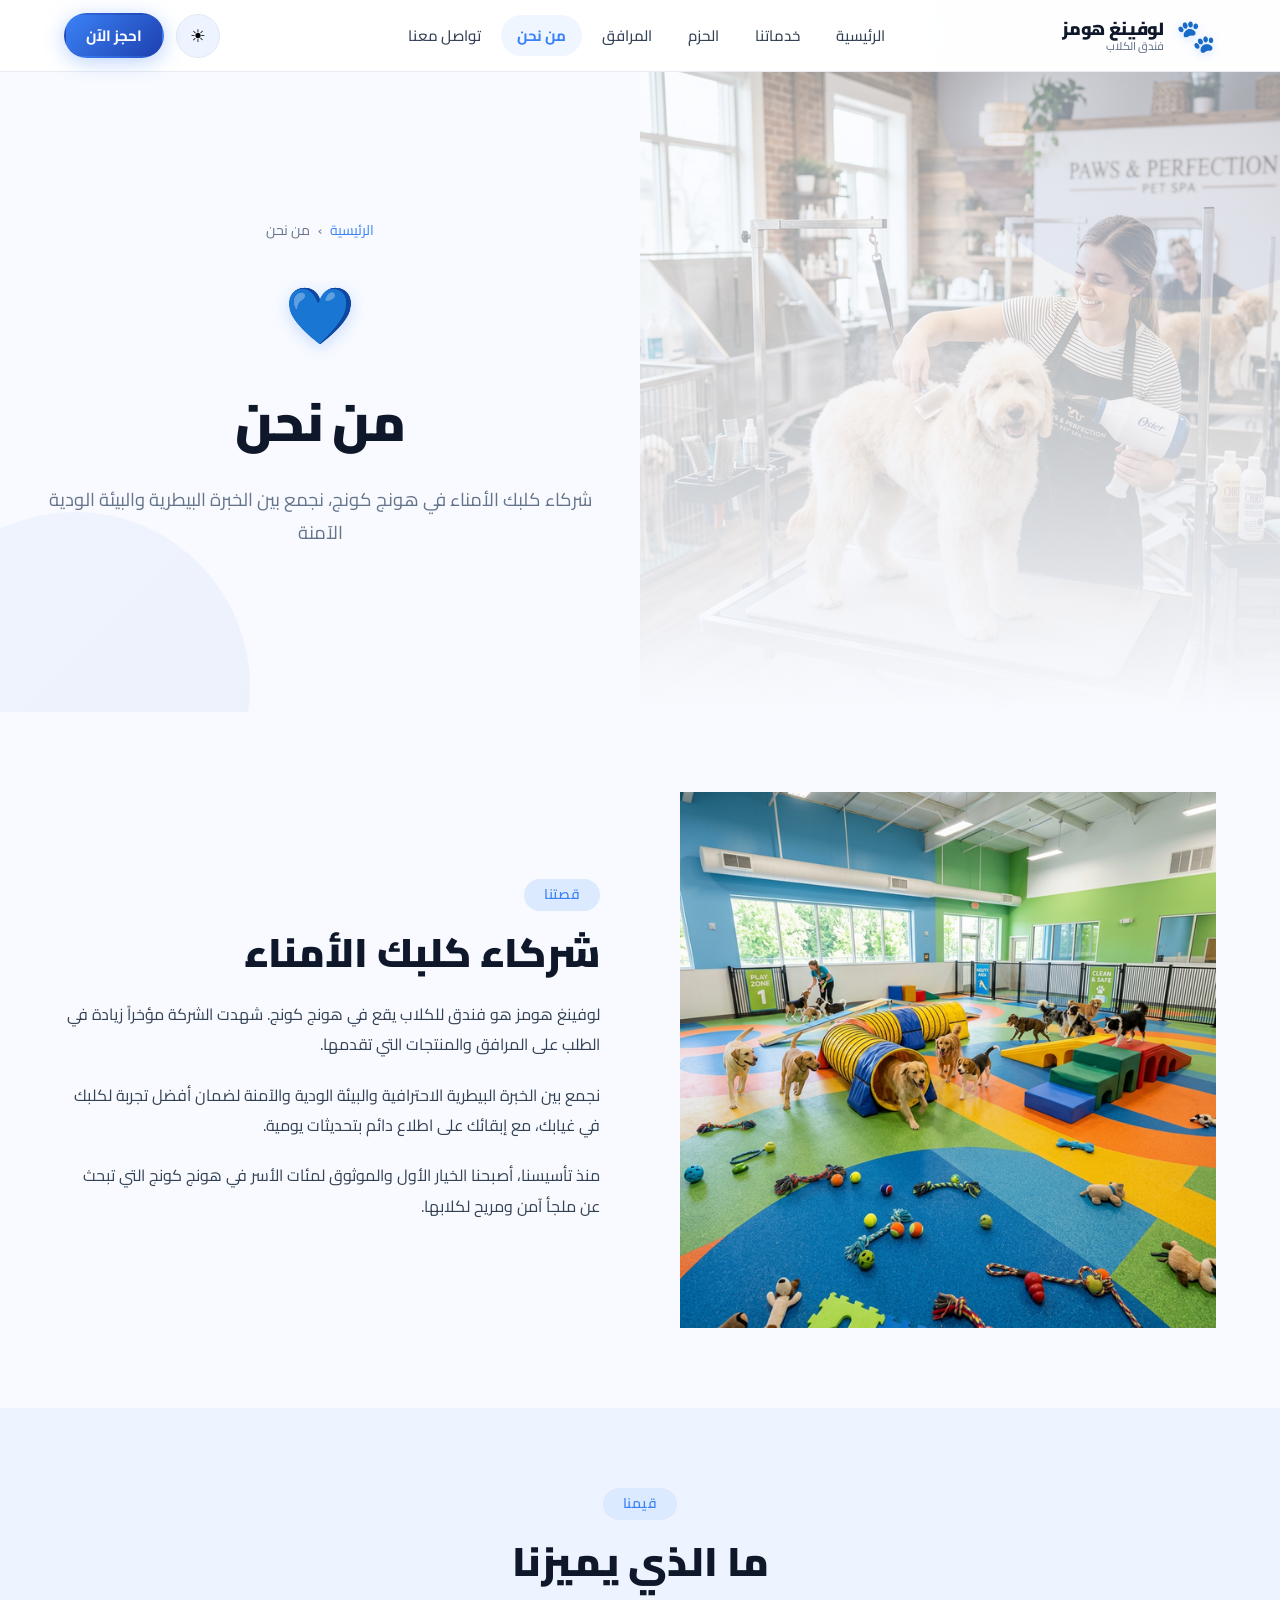
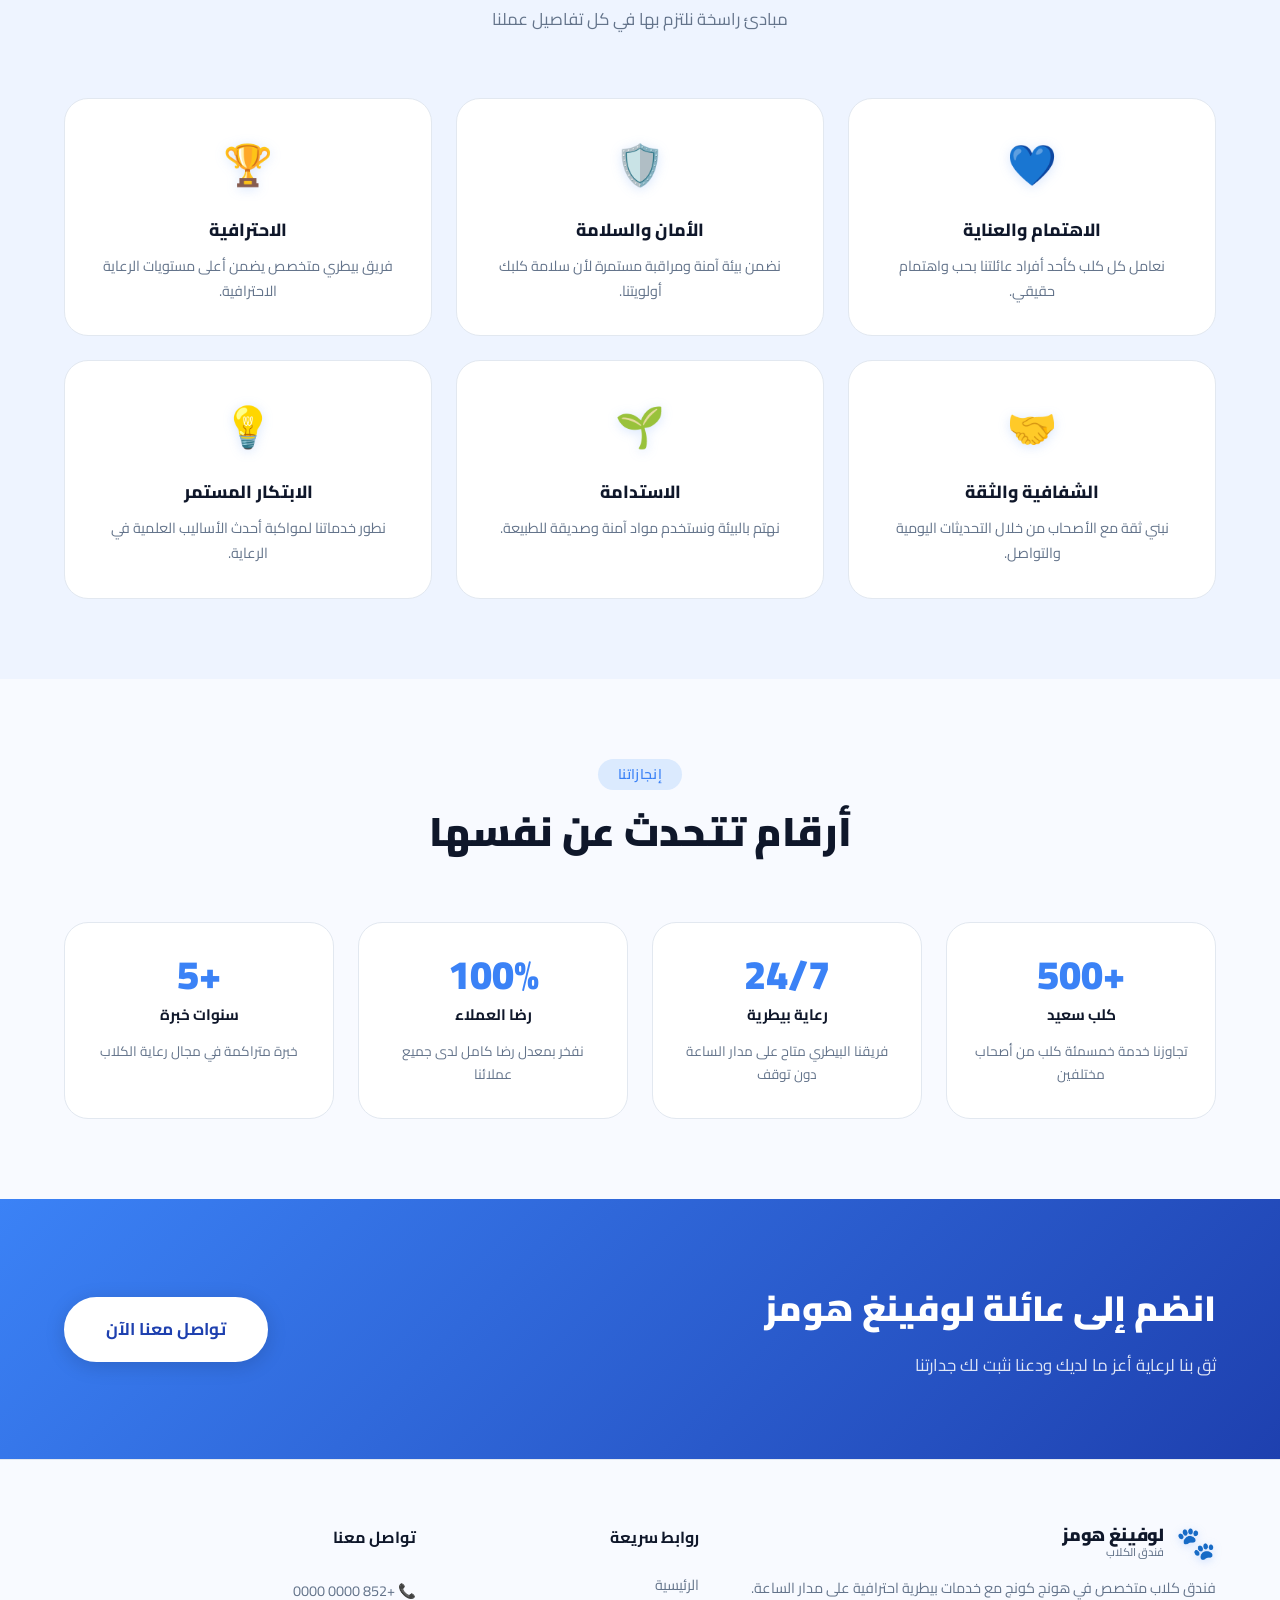
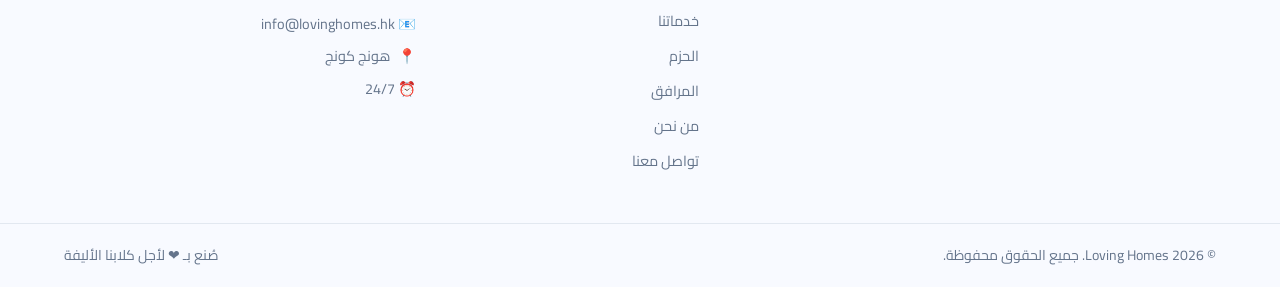
==== commit dc29f3bb: "Move all images into Images folder and update HTML references Co-authored-by: Awsafaneh <197506954+A" ====
--- a/about.html
+++ b/about.html
@@ -56,7 +56,7 @@
         <!-- PAGE HERO -->
         <section class="page-hero about-hero" aria-labelledby="ph-title">
             <div class="page-hero-img" aria-hidden="true">
-                <img src="images/grooming-spa.png" alt="" />
+                <img src="Images/grooming-spa.png" alt="" />
             </div>
             <div class="hero-img-overlay" aria-hidden="true"></div>
             <div class="page-hero-bg" aria-hidden="true">
@@ -80,7 +80,7 @@
             <div class="container about-story-grid">
                 <div class="about-visual" aria-hidden="true">
                     <div class="about-image-card">
-                        <img src="images/play-area.png" alt="Loving Homes Facilities" />
+                        <img src="Images/play-area.png" alt="Loving Homes Facilities" />
                     </div>
                 </div>
                 <div class="about-text-col">
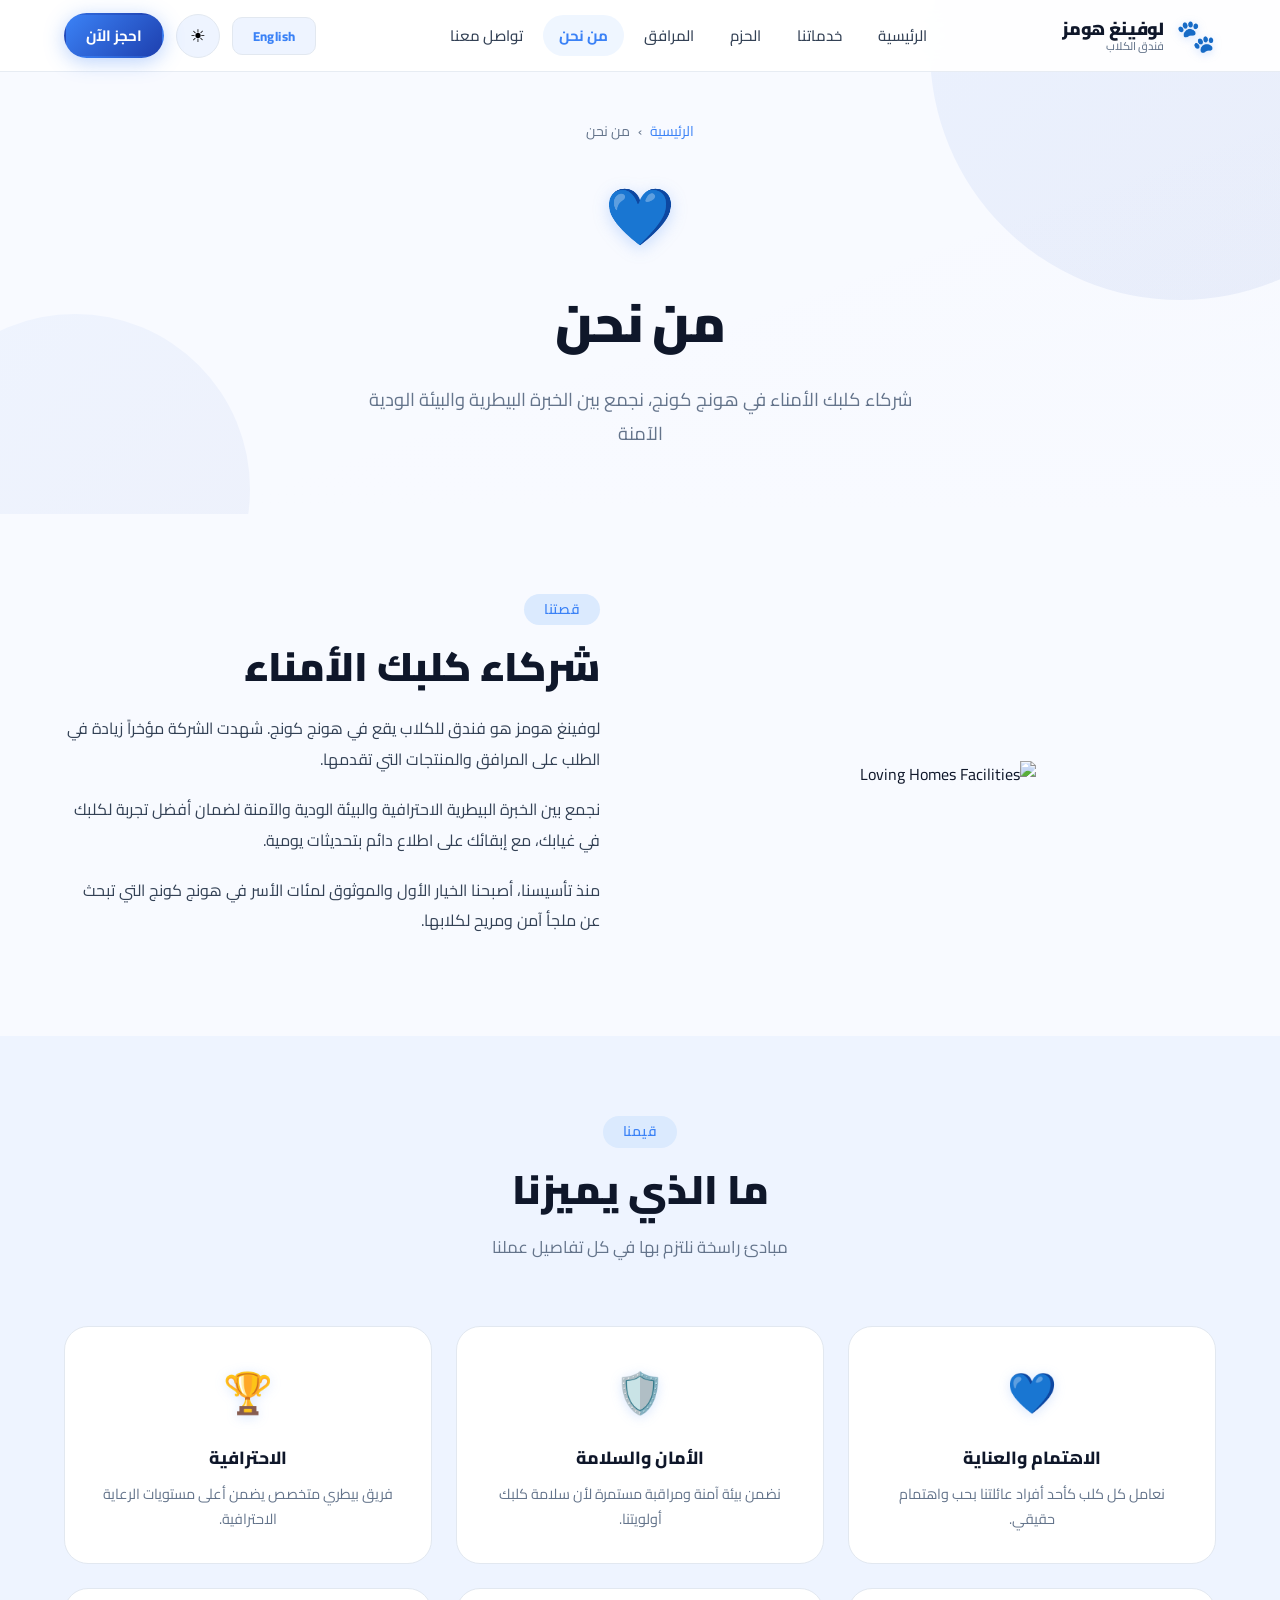
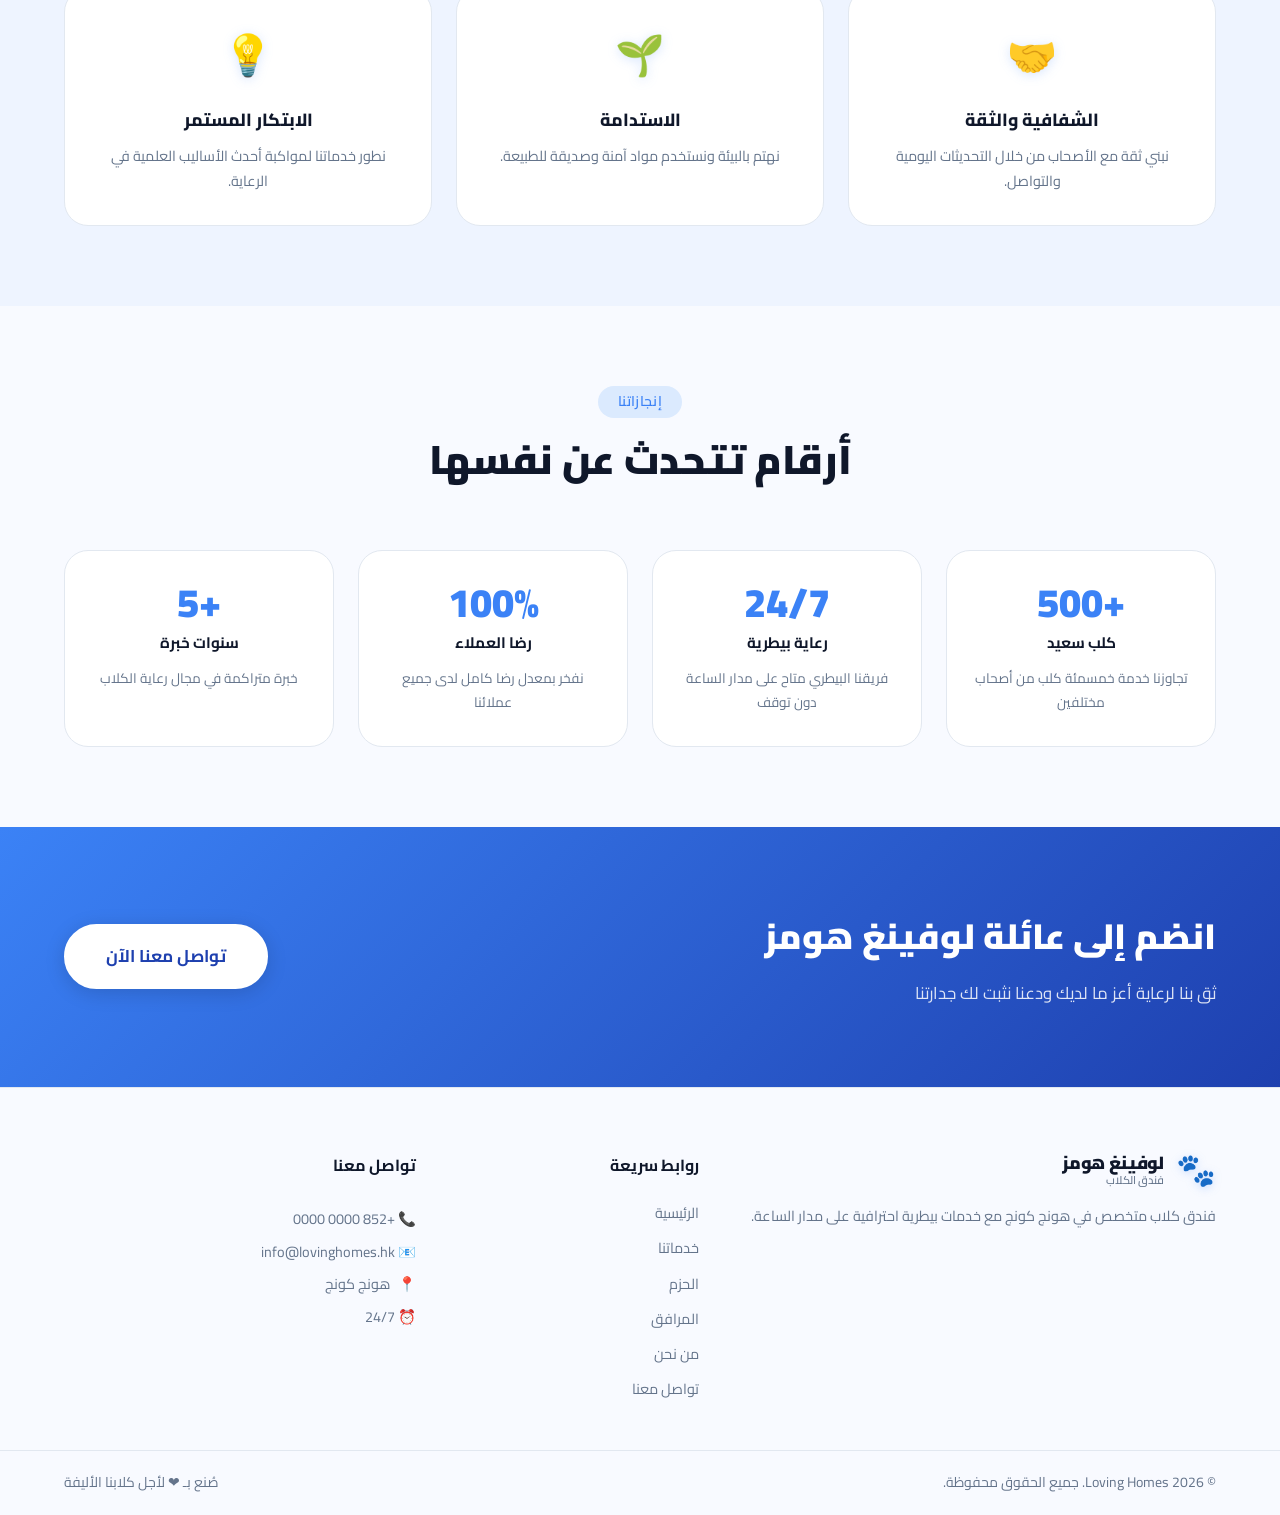
==== commit 3ae370b9: "Add files via upload" ====
--- a/about.html
+++ b/about.html
@@ -56,7 +56,7 @@
         <!-- PAGE HERO -->
         <section class="page-hero about-hero" aria-labelledby="ph-title">
             <div class="page-hero-img" aria-hidden="true">
-                <img src="Images/grooming-spa.png" alt="" />
+                <img src="images/grooming-spa.png" alt="" />
             </div>
             <div class="hero-img-overlay" aria-hidden="true"></div>
             <div class="page-hero-bg" aria-hidden="true">
@@ -80,7 +80,7 @@
             <div class="container about-story-grid">
                 <div class="about-visual" aria-hidden="true">
                     <div class="about-image-card">
-                        <img src="Images/play-area.png" alt="Loving Homes Facilities" />
+                        <img src="images/play-area.png" alt="Loving Homes Facilities" />
                     </div>
                 </div>
                 <div class="about-text-col">
--- a/style.css
+++ b/style.css
@@ -426,7 +426,72 @@
     padding: .5rem 1.25rem
 }
 
-/* Theme Toggle */
+
+/* Language Toggle */
+.lang-toggle {
+    display: flex;
+    align-items: center;
+    justify-content: center;
+    width: 84px;
+    height: 38px;
+    border-radius: var(--r-md);
+    background: var(--bg-alt);
+    border: 1px solid var(--border);
+    font-family: var(--font);
+    font-size: .8125rem;
+    font-weight: 800;
+    color: var(--primary);
+    letter-spacing: .03em;
+    transition: all var(--t-mid);
+    cursor: pointer;
+    position: relative;
+    overflow: hidden;
+    flex-shrink: 0
+}
+
+.lang-toggle::before {
+    content: '';
+    position: absolute;
+    inset: 0;
+    background: var(--grad);
+    opacity: 0;
+    transition: opacity var(--t-mid)
+}
+
+.lang-toggle:hover {
+    border-color: var(--primary);
+    box-shadow: var(--shadow-s);
+    transform: scale(1.07)
+}
+
+.lang-toggle:hover::before {
+    opacity: 1
+}
+
+.lang-toggle:hover .lang-toggle-label {
+    color: #fff
+}
+
+.lang-toggle-label {
+    position: relative;
+    z-index: 1;
+    transition: color var(--t-mid)
+}
+
+/* current lang indicator */
+[data-current-lang="ar"] .lang-toggle-label::before {
+    content: 'English'
+}
+
+[data-current-lang="en"] .lang-toggle-label::before {
+    content: 'العربية'
+}
+
+/* fallback for fresh load */
+.lang-toggle-label::before {
+    content: 'English'
+}
+
 .theme-toggle {
     width: 44px;
     height: 44px;
@@ -2452,70 +2517,6 @@
         }
     }
 
-    /* ===== LANGUAGE TOGGLE ===== */
-    .lang-toggle {
-        display: flex;
-        align-items: center;
-        justify-content: center;
-        width: 84px;
-        height: 38px;
-        border-radius: var(--r-md);
-        background: var(--bg-alt);
-        border: 1px solid var(--border);
-        font-family: var(--font);
-        font-size: .8125rem;
-        font-weight: 800;
-        color: var(--primary);
-        letter-spacing: .03em;
-        transition: all var(--t-mid);
-        cursor: pointer;
-        position: relative;
-        overflow: hidden;
-        flex-shrink: 0
-    }
-
-    .lang-toggle::before {
-        content: '';
-        position: absolute;
-        inset: 0;
-        background: var(--grad);
-        opacity: 0;
-        transition: opacity var(--t-mid)
-    }
-
-    .lang-toggle:hover {
-        border-color: var(--primary);
-        box-shadow: var(--shadow-s);
-        transform: scale(1.07)
-    }
-
-    .lang-toggle:hover::before {
-        opacity: 1
-    }
-
-    .lang-toggle:hover .lang-toggle-label {
-        color: #fff
-    }
-
-    .lang-toggle-label {
-        position: relative;
-        z-index: 1;
-        transition: color var(--t-mid)
-    }
-
-    /* current lang indicator */
-    [data-current-lang="ar"] .lang-toggle-label::before {
-        content: 'English'
-    }
-
-    [data-current-lang="en"] .lang-toggle-label::before {
-        content: 'العربية'
-    }
-
-    /* fallback for fresh load */
-    .lang-toggle-label::before {
-        content: 'English'
-    }
 
     /* ===== LTR MODE (English) ===== */
     [dir="ltr"] body {
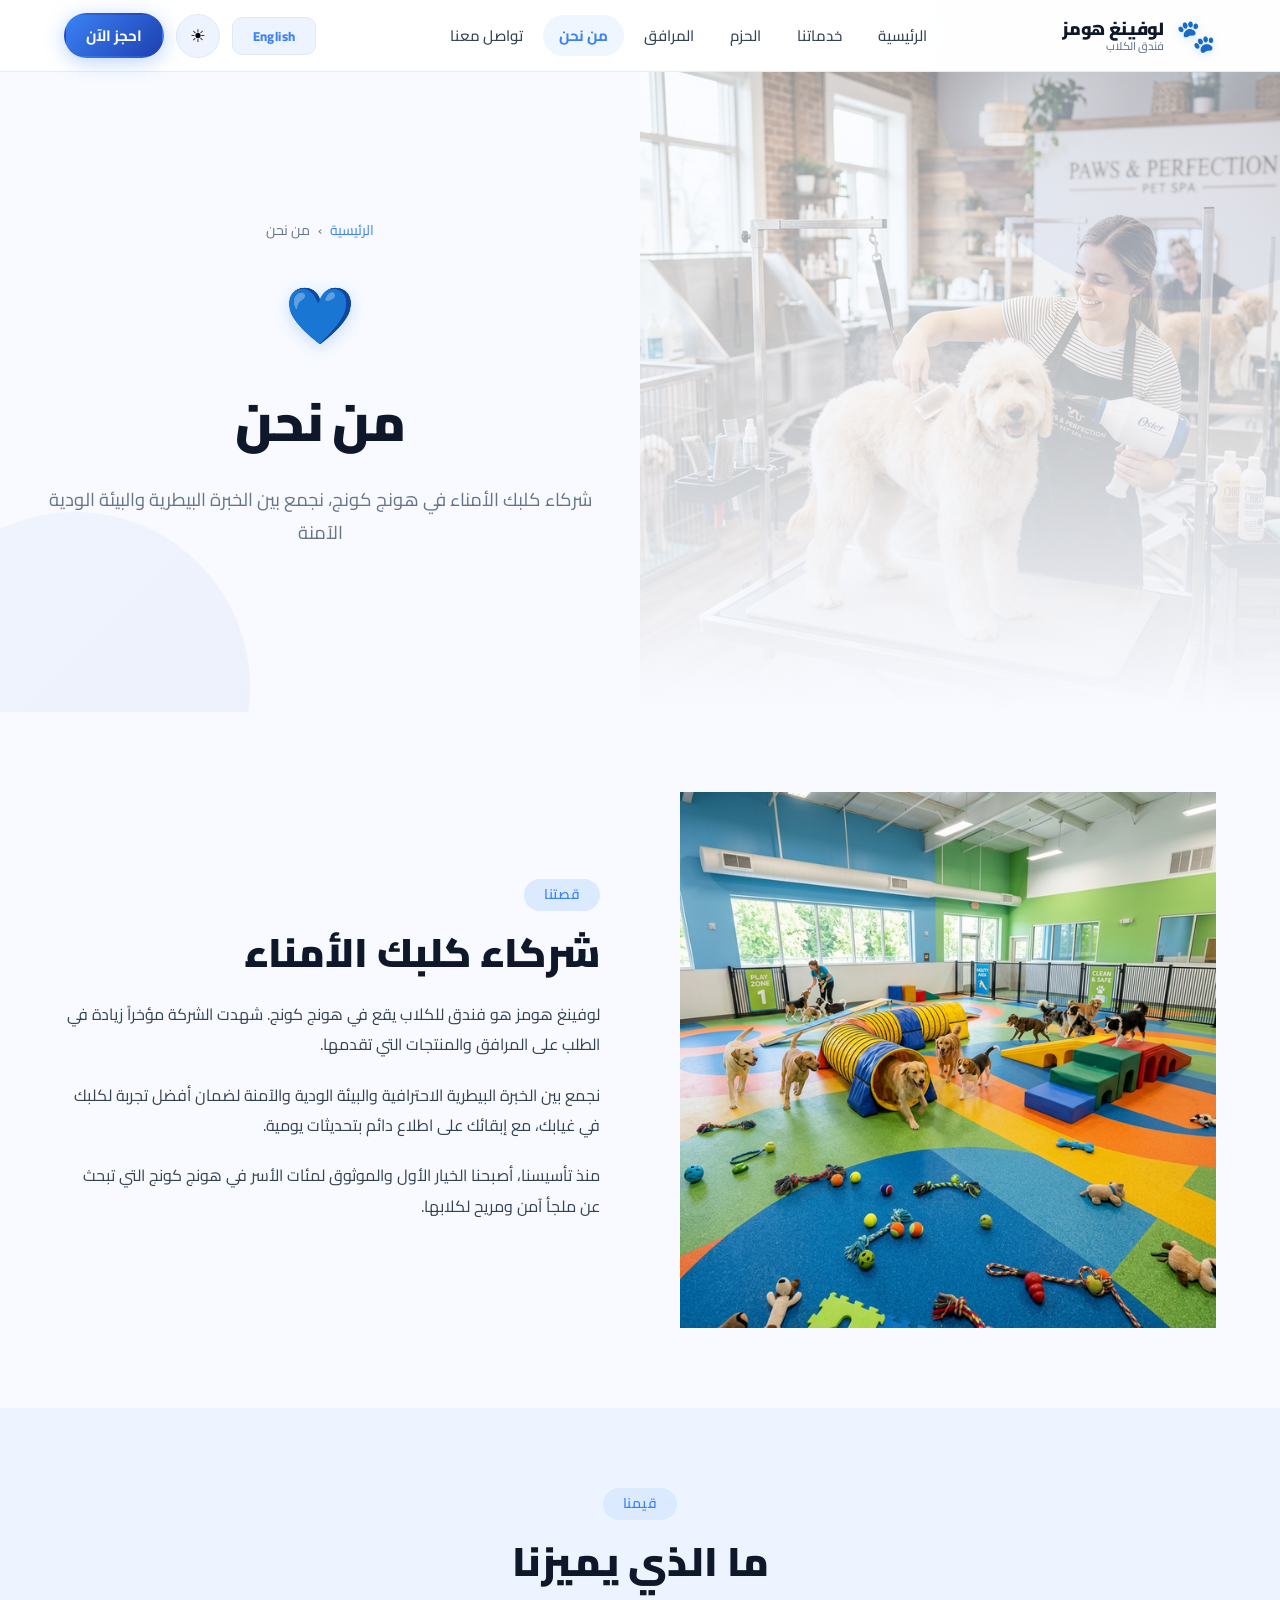
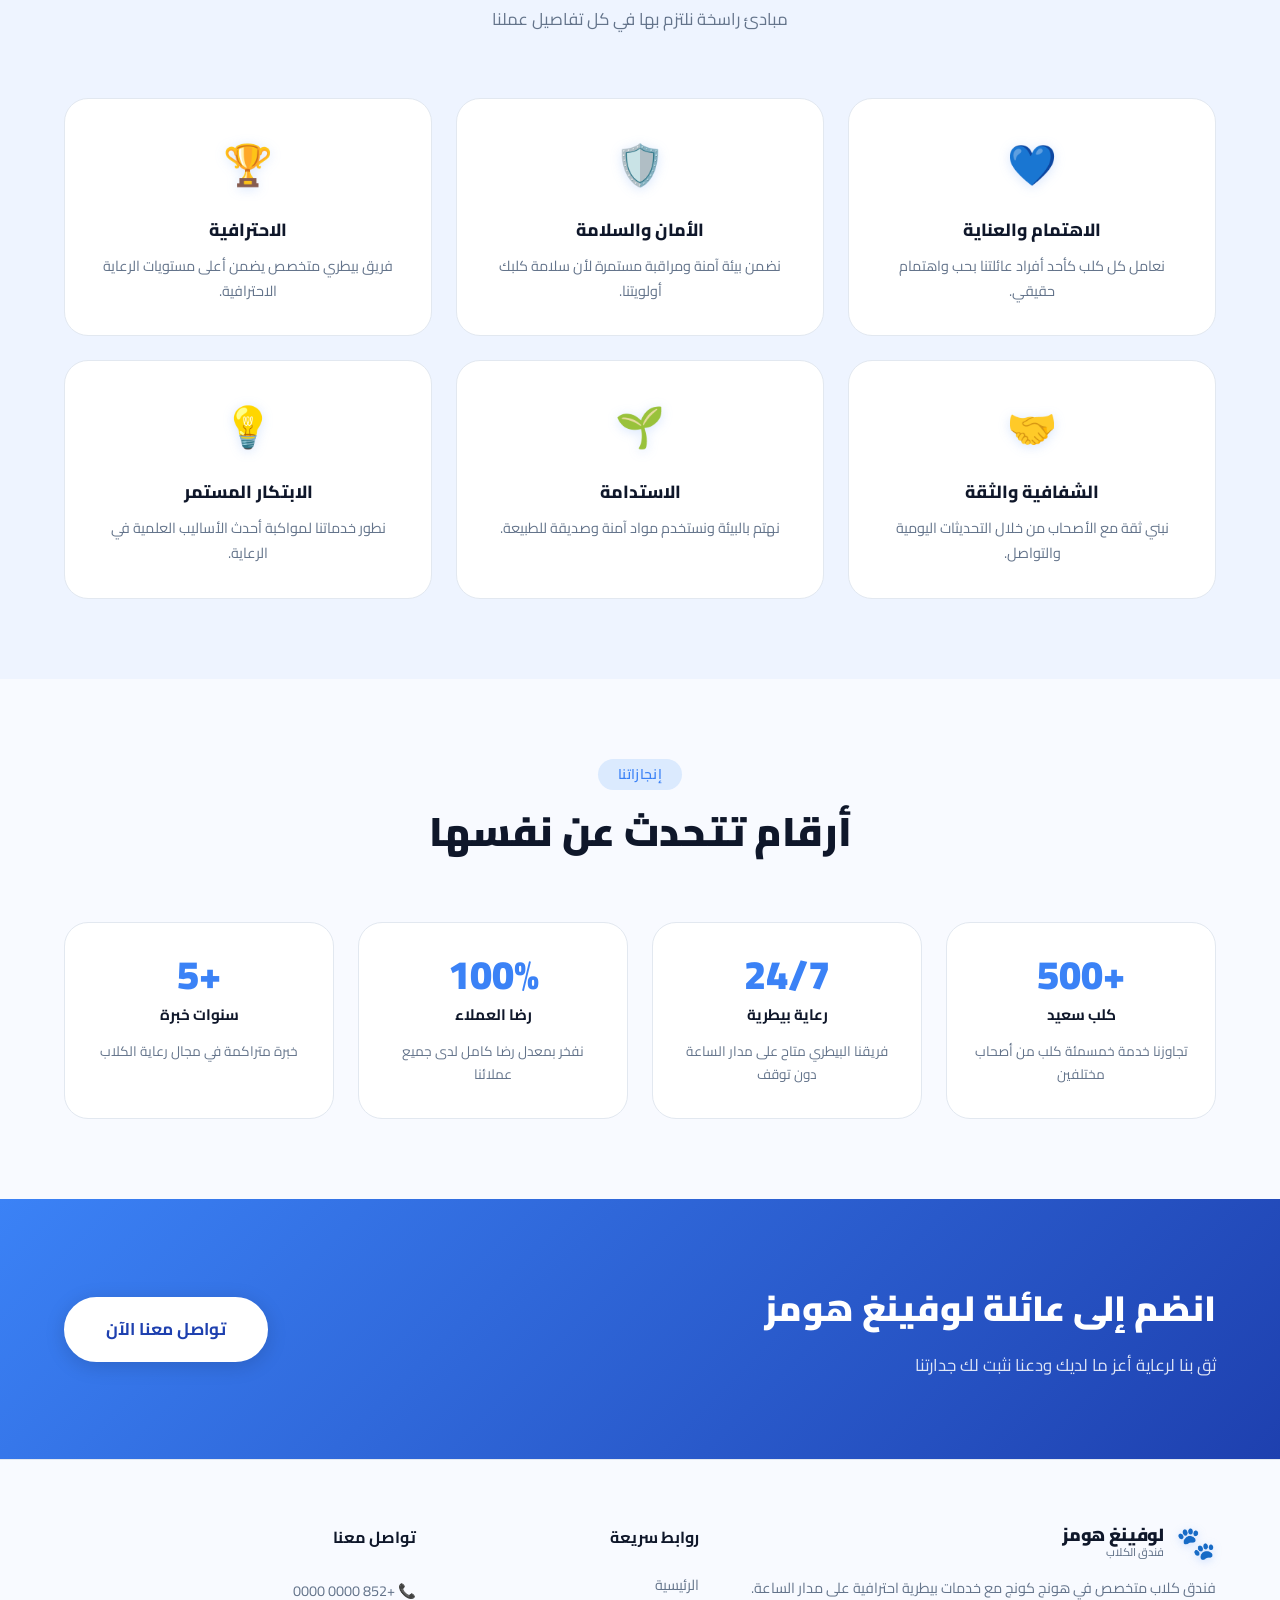
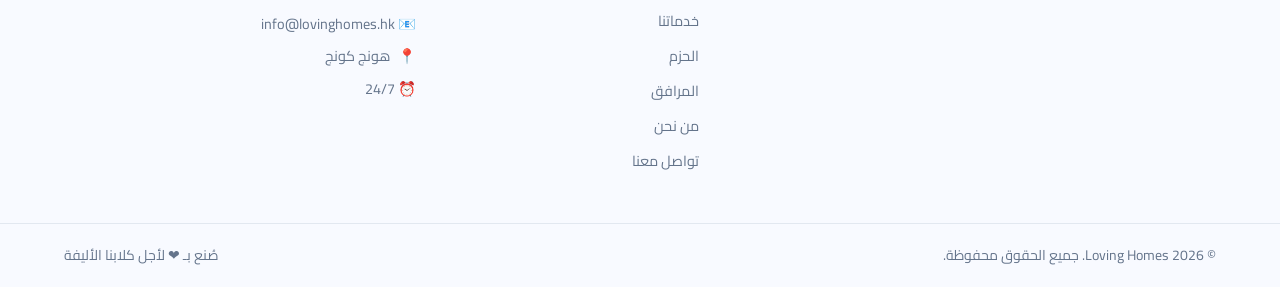
==== commit dfeb4c58: "Add files via upload" ====
--- a/about.html
+++ b/about.html
@@ -56,7 +56,7 @@
         <!-- PAGE HERO -->
         <section class="page-hero about-hero" aria-labelledby="ph-title">
             <div class="page-hero-img" aria-hidden="true">
-                <img src="images/grooming-spa.png" alt="" />
+                <img src="Images/grooming-spa.png" alt="" />
             </div>
             <div class="hero-img-overlay" aria-hidden="true"></div>
             <div class="page-hero-bg" aria-hidden="true">
@@ -80,7 +80,7 @@
             <div class="container about-story-grid">
                 <div class="about-visual" aria-hidden="true">
                     <div class="about-image-card">
-                        <img src="images/play-area.png" alt="Loving Homes Facilities" />
+                        <img src="Images/play-area.png" alt="Loving Homes Facilities" />
                     </div>
                 </div>
                 <div class="about-text-col">
